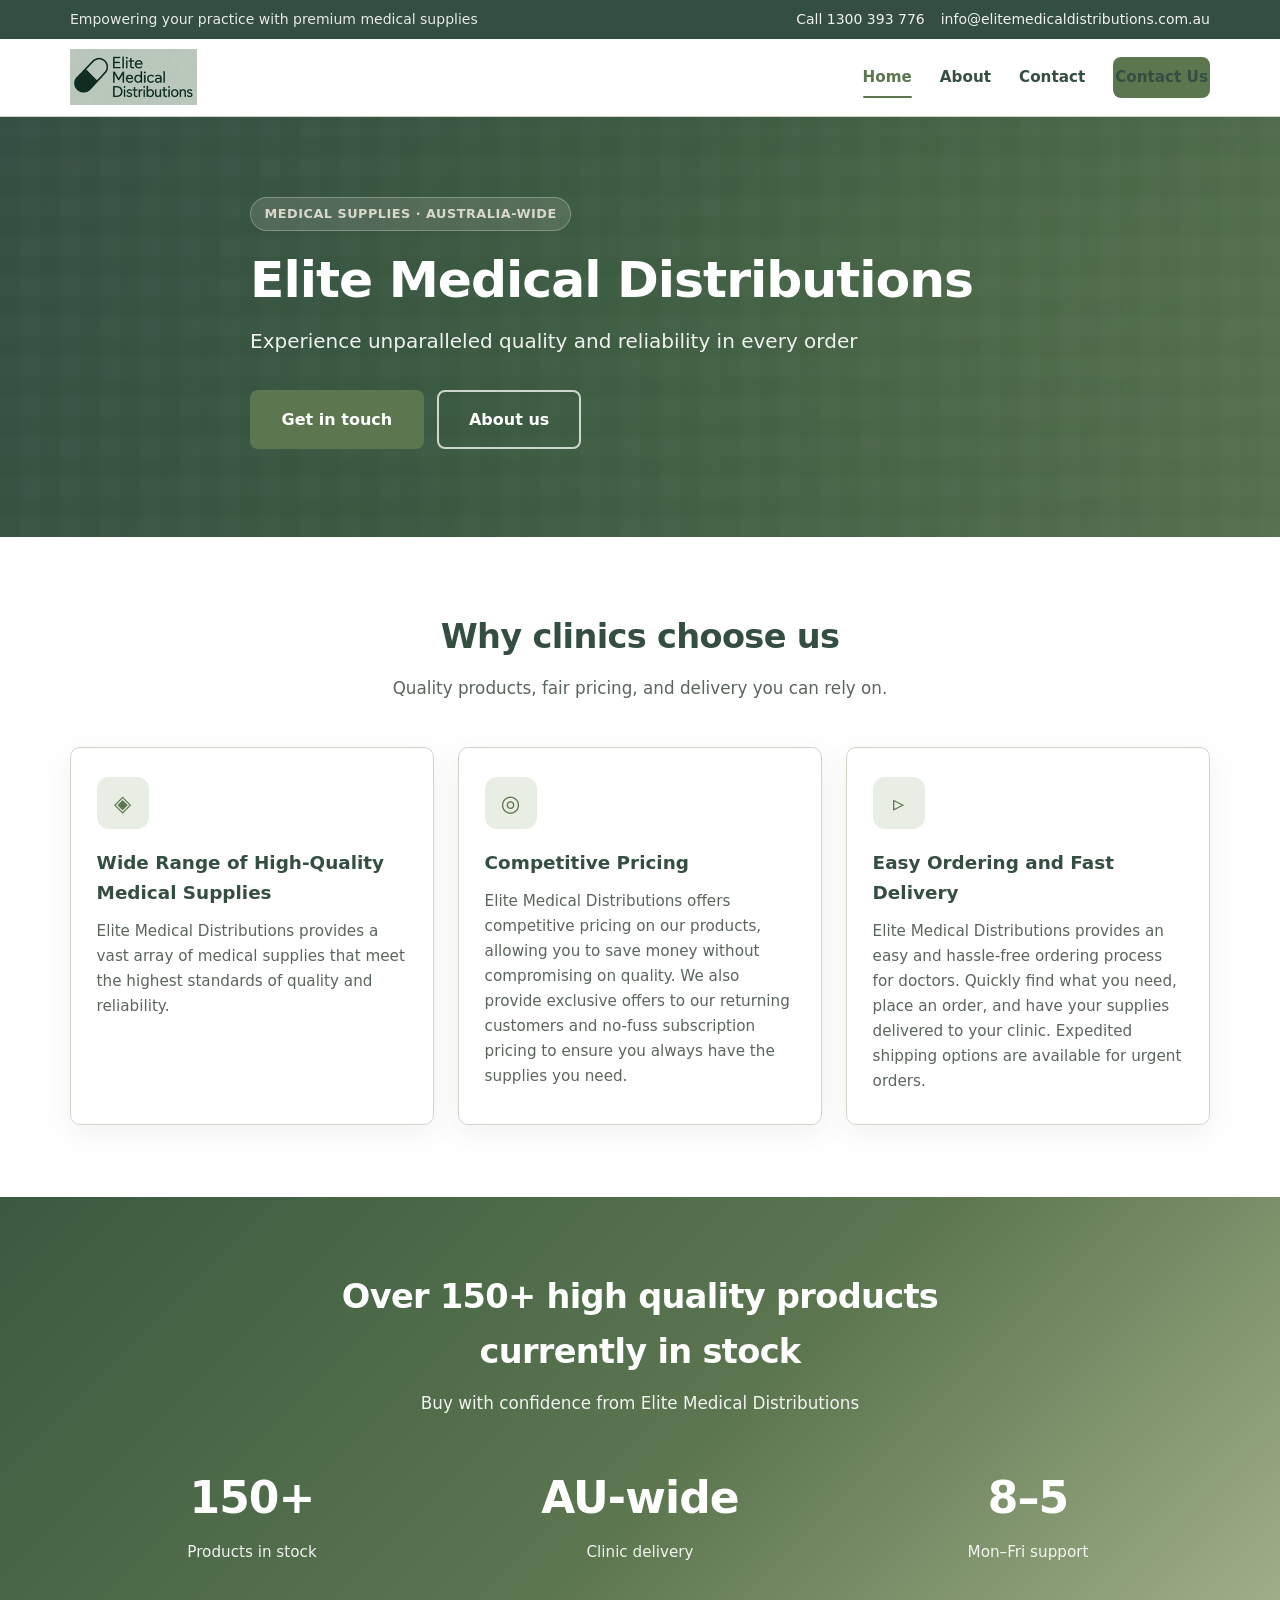
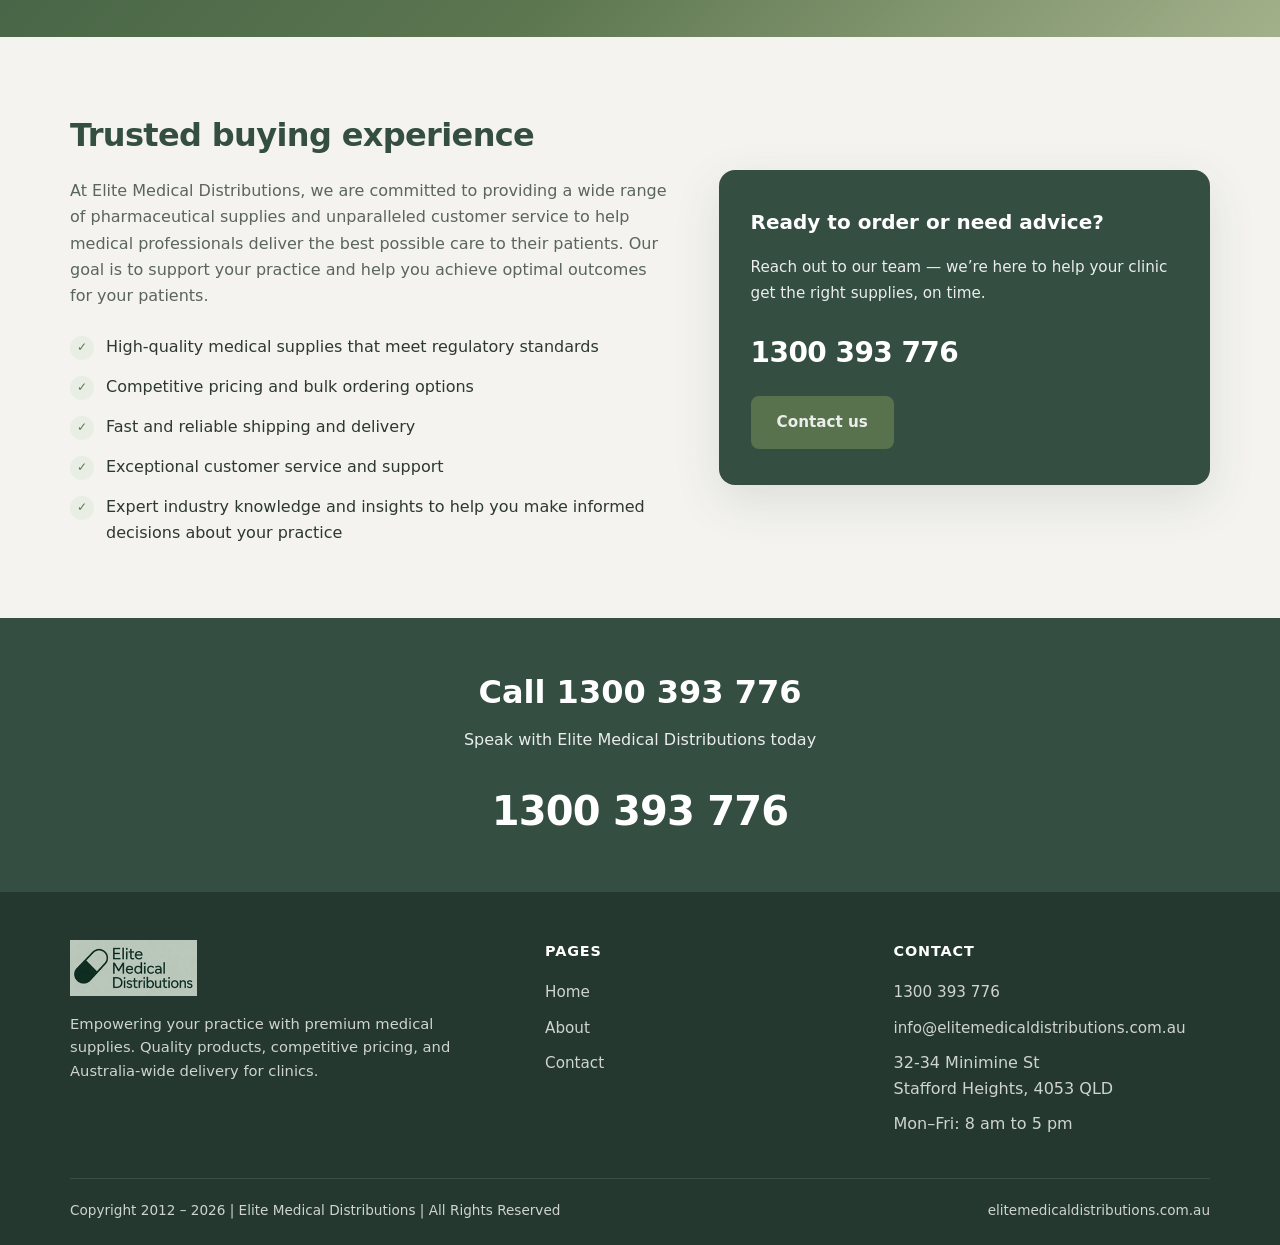
==== index.html @ 657a38bd "Apply EMD brand logo and Forest Sage palette. Add static Home, About, and Contact site ready for Ver" ====
<!DOCTYPE html>
<html lang="en-AU">
  <head>
    <meta charset="utf-8" />
    <meta name="viewport" content="width=device-width, initial-scale=1" />
    <title>Elite Medical Distributions – Empowering your practice with premium medical supplies</title>
    <meta
      name="description"
      content="Elite Medical Distributions provides high-quality medical and pharmaceutical supplies to clinics Australia-wide. Competitive pricing, reliable delivery, exceptional service."
    />
    <link rel="canonical" href="https://elitemedicaldistributions.com.au/" />
    <meta property="og:title" content="Elite Medical Distributions" />
    <meta
      property="og:description"
      content="Empowering your practice with premium medical supplies"
    />
    <meta property="og:type" content="website" />
    <meta property="og:url" content="https://elitemedicaldistributions.com.au/" />
    <link rel="stylesheet" href="css/styles.css" />
  </head>
  <body>
    <div class="topbar">
      <div class="container">
        <p class="topbar-tagline">Empowering your practice with premium medical supplies</p>
        <div class="topbar-contact">
          <a href="tel:1300393776">Call 1300 393 776</a>
          <a href="mailto:info@elitemedicaldistributions.com.au">info@elitemedicaldistributions.com.au</a>
        </div>
      </div>
    </div>

    <header class="site-header is-sticky">
      <div class="container header-inner">
        <a class="logo" href="index.html"><img class="logo-img" src="assets/emd-logo.png" width="280" height="80" alt="Elite Medical Distributions" /></a>
        <button class="nav-toggle" type="button" aria-label="Open menu" aria-expanded="false">
          <span></span><span></span><span></span>
        </button>
        <nav class="nav" aria-label="Main">
          <a href="index.html" class="active">Home</a>
          <a href="about.html">About</a>
          <a href="contact.html">Contact</a>
          <a class="btn btn-primary" href="contact.html">Contact Us</a>
        </nav>
      </div>
    </header>

    <main>
      <section class="hero">
        <div class="container">
          <span class="hero-eyebrow">Medical supplies · Australia-wide</span>
          <h1>Elite Medical Distributions</h1>
          <p class="hero-lead">
            Experience unparalleled quality and reliability in every order
          </p>
          <div class="hero-actions">
            <a class="btn btn-primary btn-lg" href="contact.html">Get in touch</a>
            <a class="btn btn-outline btn-lg" href="about.html">About us</a>
          </div>
        </div>
      </section>

      <section class="section">
        <div class="container">
          <div class="section-header">
            <h2>Why clinics choose us</h2>
            <p>Quality products, fair pricing, and delivery you can rely on.</p>
          </div>
          <div class="features">
            <article class="feature-card">
              <div class="feature-icon" aria-hidden="true">◈</div>
              <h3>Wide Range of High-Quality Medical Supplies</h3>
              <p>
                Elite Medical Distributions provides a vast array of medical supplies that meet
                the highest standards of quality and reliability.
              </p>
            </article>
            <article class="feature-card">
              <div class="feature-icon" aria-hidden="true">◎</div>
              <h3>Competitive Pricing</h3>
              <p>
                Elite Medical Distributions offers competitive pricing on our products, allowing
                you to save money without compromising on quality. We also provide exclusive
                offers to our returning customers and no-fuss subscription pricing to ensure you
                always have the supplies you need.
              </p>
            </article>
            <article class="feature-card">
              <div class="feature-icon" aria-hidden="true">▹</div>
              <h3>Easy Ordering and Fast Delivery</h3>
              <p>
                Elite Medical Distributions provides an easy and hassle-free ordering process for
                doctors. Quickly find what you need, place an order, and have your supplies
                delivered to your clinic. Expedited shipping options are available for urgent
                orders.
              </p>
            </article>
          </div>
        </div>
      </section>

      <section class="section section-teal">
        <div class="container">
          <div class="section-header">
            <h2>Over 150+ high quality products currently in stock</h2>
            <p>Buy with confidence from Elite Medical Distributions</p>
          </div>
          <div class="stats">
            <div class="stat">
              <strong>150+</strong>
              <span>Products in stock</span>
            </div>
            <div class="stat">
              <strong>AU-wide</strong>
              <span>Clinic delivery</span>
            </div>
            <div class="stat">
              <strong>8–5</strong>
              <span>Mon–Fri support</span>
            </div>
          </div>
        </div>
      </section>

      <section class="section section-alt">
        <div class="container">
          <div class="trust-grid">
            <div>
              <h2>Trusted buying experience</h2>
              <p>
                At Elite Medical Distributions, we are committed to providing a wide range of
                pharmaceutical supplies and unparalleled customer service to help medical
                professionals deliver the best possible care to their patients. Our goal is to
                support your practice and help you achieve optimal outcomes for your patients.
              </p>
              <ul class="check-list">
                <li>High-quality medical supplies that meet regulatory standards</li>
                <li>Competitive pricing and bulk ordering options</li>
                <li>Fast and reliable shipping and delivery</li>
                <li>Exceptional customer service and support</li>
                <li>
                  Expert industry knowledge and insights to help you make informed decisions about
                  your practice
                </li>
              </ul>
            </div>
            <aside class="trust-panel">
              <h3>Ready to order or need advice?</h3>
              <p>
                Reach out to our team — we’re here to help your clinic get the right supplies,
                on time.
              </p>
              <a class="phone" href="tel:1300393776">1300 393 776</a>
              <p style="margin-top: 1.25rem; margin-bottom: 0">
                <a class="btn btn-primary" href="contact.html">Contact us</a>
              </p>
            </aside>
          </div>
        </div>
      </section>

      <section class="cta-band">
        <div class="container">
          <h2>Call 1300 393 776</h2>
          <p>Speak with Elite Medical Distributions today</p>
          <a class="phone-lg" href="tel:1300393776">1300 393 776</a>
        </div>
      </section>
    </main>

    <footer class="site-footer">
      <div class="container">
        <div class="footer-grid">
          <div class="footer-brand">
            <a class="logo" href="index.html"><img class="logo-img" src="assets/emd-logo.png" width="280" height="80" alt="Elite Medical Distributions" /></a>
            <p>
              Empowering your practice with premium medical supplies. Quality products,
              competitive pricing, and Australia-wide delivery for clinics.
            </p>
          </div>
          <div class="footer-col">
            <h4>Pages</h4>
            <ul>
              <li><a href="index.html">Home</a></li>
              <li><a href="about.html">About</a></li>
              <li><a href="contact.html">Contact</a></li>
            </ul>
          </div>
          <div class="footer-col">
            <h4>Contact</h4>
            <ul>
              <li><a href="tel:1300393776">1300 393 776</a></li>
              <li>
                <a href="mailto:info@elitemedicaldistributions.com.au"
                  >info@elitemedicaldistributions.com.au</a
                >
              </li>
              <li>32-34 Minimine St<br />Stafford Heights, 4053 QLD</li>
              <li>Mon–Fri: 8 am to 5 pm</li>
            </ul>
          </div>
        </div>
        <div class="footer-bottom">
          <span>Copyright 2012 – 2026 | Elite Medical Distributions | All Rights Reserved</span>
          <span>elitemedicaldistributions.com.au</span>
        </div>
      </div>
    </footer>

    <script src="js/main.js"></script>
  </body>
</html>
---- css/styles.css ----
/* Elite Medical Distributions — Forest Sage brand palette
   Timberwolf #DAD7CD | Sage #A3B18A | Reseda #5C7650 | Hunter #3A5A40 | Brunswick #344E41
*/
:root {
  --timberwolf: #dad7cd;
  --sage: #a3b18a;
  --reseda: #5c7650;
  --hunter: #3a5a40;
  --brunswick: #344e41;

  --navy: var(--brunswick);
  --navy-mid: var(--hunter);
  --teal: var(--reseda);
  --teal-dark: var(--hunter);
  --teal-light: #e8eee3;
  --accent: var(--sage);
  --text: #2c3830;
  --text-muted: #5a655c;
  --white: #ffffff;
  --off-white: #f4f3ef;
  --border: #d5d2c8;
  --shadow: 0 8px 30px rgba(52, 78, 65, 0.08);
  --shadow-lg: 0 16px 48px rgba(52, 78, 65, 0.12);
  --radius: 10px;
  --font: "Segoe UI", system-ui, -apple-system, BlinkMacSystemFont, "Helvetica Neue", Arial, sans-serif;
  --max: 1140px;
}

*,
*::before,
*::after {
  box-sizing: border-box;
  margin: 0;
  padding: 0;
}

html {
  scroll-behavior: smooth;
}

body {
  font-family: var(--font);
  color: var(--text);
  background: var(--white);
  line-height: 1.65;
  font-size: 16px;
}

img {
  max-width: 100%;
  height: auto;
  display: block;
}

a {
  color: var(--reseda);
  text-decoration: none;
  transition: color 0.2s ease, background 0.2s ease, border-color 0.2s ease;
}

a:hover {
  color: var(--hunter);
}

ul {
  list-style: none;
}

.container {
  width: min(100% - 2rem, var(--max));
  margin-inline: auto;
}

/* —— Top bar —— */
.topbar {
  background: var(--brunswick);
  color: rgba(255, 255, 255, 0.88);
  font-size: 0.875rem;
  padding: 0.5rem 0;
}

.topbar .container {
  display: flex;
  flex-wrap: wrap;
  justify-content: space-between;
  align-items: center;
  gap: 0.5rem 1.5rem;
}

.topbar a {
  color: rgba(255, 255, 255, 0.92);
}

.topbar a:hover {
  color: var(--timberwolf);
}

.topbar-tagline {
  font-weight: 500;
}

.topbar-contact {
  display: flex;
  flex-wrap: wrap;
  gap: 1rem;
}

/* —— Header / Nav —— */
.site-header {
  background: var(--white);
  border-bottom: 1px solid var(--border);
  position: sticky;
  top: 0;
  z-index: 100;
  box-shadow: 0 2px 12px rgba(52, 78, 65, 0.05);
}

.header-inner {
  display: flex;
  align-items: center;
  justify-content: space-between;
  gap: 1rem;
  padding: 0.65rem 0;
}

.logo {
  display: flex;
  align-items: center;
  gap: 0.75rem;
  color: var(--brunswick);
  text-decoration: none;
}

.logo:hover {
  color: var(--brunswick);
}

.logo-img {
  height: 56px;
  width: auto;
  max-width: min(280px, 52vw);
  object-fit: contain;
}

.logo-img--footer {
  height: 64px;
  max-width: 260px;
  background: var(--sage);
  border-radius: 10px;
  padding: 0.35rem 0.6rem;
}

.nav-toggle {
  display: none;
  background: none;
  border: 1px solid var(--border);
  border-radius: 8px;
  padding: 0.5rem 0.65rem;
  cursor: pointer;
  color: var(--brunswick);
}

.nav-toggle span {
  display: block;
  width: 22px;
  height: 2px;
  background: currentColor;
  margin: 5px 0;
  border-radius: 1px;
}

.nav {
  display: flex;
  align-items: center;
  gap: 0.25rem 1.75rem;
}

.nav a {
  color: var(--brunswick);
  font-weight: 600;
  font-size: 0.95rem;
  padding: 0.35rem 0;
  position: relative;
}

.nav a:hover,
.nav a.active {
  color: var(--reseda);
}

.nav a.active::after {
  content: "";
  position: absolute;
  left: 0;
  right: 0;
  bottom: -2px;
  height: 2px;
  background: var(--reseda);
  border-radius: 2px;
}

.btn {
  display: inline-flex;
  align-items: center;
  justify-content: center;
  gap: 0.4rem;
  padding: 0.75rem 1.5rem;
  border-radius: 8px;
  font-weight: 600;
  font-size: 0.95rem;
  border: 2px solid transparent;
  cursor: pointer;
  text-decoration: none;
  transition: all 0.2s ease;
  font-family: inherit;
}

.btn-primary {
  background: var(--reseda);
  color: var(--white);
  border-color: var(--reseda);
}

.btn-primary:hover {
  background: var(--hunter);
  border-color: var(--hunter);
  color: var(--white);
}

.btn-outline {
  background: transparent;
  color: var(--white);
  border-color: rgba(255, 255, 255, 0.75);
}

.btn-outline:hover {
  background: var(--white);
  color: var(--brunswick);
  border-color: var(--white);
}

.btn-outline-dark {
  background: transparent;
  color: var(--brunswick);
  border-color: var(--brunswick);
}

.btn-outline-dark:hover {
  background: var(--brunswick);
  color: var(--white);
}

.btn-lg {
  padding: 0.9rem 1.85rem;
  font-size: 1rem;
}

/* —— Hero —— */
.hero {
  background:
    linear-gradient(125deg, rgba(52, 78, 65, 0.94) 0%, rgba(58, 90, 64, 0.88) 45%, rgba(92, 118, 80, 0.82) 100%),
    radial-gradient(ellipse at 70% 30%, #5c7650 0%, #344e41 70%);
  color: var(--white);
  padding: 5rem 0 5.5rem;
  position: relative;
  overflow: hidden;
}

.hero::after {
  content: "";
  position: absolute;
  inset: 0;
  background:
    linear-gradient(90deg, transparent 0%, transparent 50%, rgba(255, 255, 255, 0.03) 50%, rgba(255, 255, 255, 0.03) 100%),
    linear-gradient(0deg, transparent 0%, transparent 50%, rgba(255, 255, 255, 0.03) 50%, rgba(255, 255, 255, 0.03) 100%);
  background-size: 40px 40px;
  pointer-events: none;
  opacity: 0.45;
}

.hero .container {
  position: relative;
  z-index: 1;
  max-width: 780px;
}

.hero-eyebrow {
  display: inline-block;
  background: rgba(218, 215, 205, 0.15);
  border: 1px solid rgba(218, 215, 205, 0.35);
  padding: 0.35rem 0.85rem;
  border-radius: 999px;
  font-size: 0.8rem;
  font-weight: 600;
  letter-spacing: 0.04em;
  text-transform: uppercase;
  margin-bottom: 1.25rem;
  color: var(--timberwolf);
}

.hero h1 {
  font-size: clamp(2rem, 4.5vw, 3.15rem);
  font-weight: 800;
  line-height: 1.15;
  letter-spacing: -0.02em;
  margin-bottom: 1rem;
}

.hero-lead {
  font-size: clamp(1.05rem, 2vw, 1.25rem);
  opacity: 0.92;
  margin-bottom: 2rem;
  max-width: 36em;
  font-weight: 400;
}

.hero-actions {
  display: flex;
  flex-wrap: wrap;
  gap: 0.85rem;
}

/* —— Page hero (inner pages) —— */
.page-hero {
  background: linear-gradient(120deg, var(--brunswick) 0%, var(--hunter) 55%, var(--reseda) 100%);
  color: var(--white);
  padding: 3.25rem 0;
  text-align: center;
}

.page-hero h1 {
  font-size: clamp(1.85rem, 3.5vw, 2.5rem);
  font-weight: 800;
  letter-spacing: -0.02em;
  margin-bottom: 0.5rem;
}

.page-hero p {
  opacity: 0.9;
  font-size: 1.1rem;
  max-width: 36em;
  margin-inline: auto;
}

/* —— Sections —— */
.section {
  padding: 4.5rem 0;
}

.section-alt {
  background: var(--off-white);
}

.section-teal {
  background: linear-gradient(135deg, var(--hunter) 0%, var(--reseda) 55%, var(--sage) 100%);
  color: var(--white);
  text-align: center;
}

.section-header {
  text-align: center;
  max-width: 680px;
  margin: 0 auto 2.75rem;
}

.section-header h2 {
  font-size: clamp(1.6rem, 3vw, 2.1rem);
  color: var(--brunswick);
  font-weight: 800;
  letter-spacing: -0.02em;
  margin-bottom: 0.65rem;
}

.section-header p {
  color: var(--text-muted);
  font-size: 1.05rem;
}

.section-teal .section-header h2,
.section-teal .section-header p {
  color: var(--white);
}

.section-teal .section-header p {
  opacity: 0.92;
}

/* —— Feature cards —— */
.features {
  display: grid;
  grid-template-columns: repeat(3, 1fr);
  gap: 1.5rem;
}

.feature-card {
  background: var(--white);
  border: 1px solid var(--border);
  border-radius: var(--radius);
  padding: 1.85rem 1.6rem;
  box-shadow: var(--shadow);
  transition: transform 0.2s ease, box-shadow 0.2s ease;
}

.feature-card:hover {
  transform: translateY(-4px);
  box-shadow: var(--shadow-lg);
}

.feature-icon {
  width: 52px;
  height: 52px;
  border-radius: 12px;
  background: var(--teal-light);
  color: var(--reseda);
  display: grid;
  place-items: center;
  margin-bottom: 1.15rem;
  font-size: 1.4rem;
}

.feature-card h3 {
  font-size: 1.15rem;
  color: var(--brunswick);
  margin-bottom: 0.65rem;
  font-weight: 700;
}

.feature-card p {
  color: var(--text-muted);
  font-size: 0.95rem;
}

/* —— Stats strip —— */
.stats {
  display: grid;
  grid-template-columns: repeat(3, 1fr);
  gap: 1.5rem;
  text-align: center;
}

.stat strong {
  display: block;
  font-size: clamp(2rem, 4vw, 2.75rem);
  font-weight: 800;
  letter-spacing: -0.02em;
  margin-bottom: 0.25rem;
}

.stat span {
  opacity: 0.92;
  font-size: 0.95rem;
}

/* —— Trust / checklist —— */
.trust-grid {
  display: grid;
  grid-template-columns: 1.1fr 0.9fr;
  gap: 3rem;
  align-items: center;
}

.trust-grid h2 {
  font-size: clamp(1.6rem, 3vw, 2rem);
  color: var(--brunswick);
  font-weight: 800;
  margin-bottom: 1rem;
  letter-spacing: -0.02em;
}

.trust-grid > div > p {
  color: var(--text-muted);
  margin-bottom: 1.5rem;
}

.check-list {
  display: flex;
  flex-direction: column;
  gap: 0.85rem;
}

.check-list li {
  display: flex;
  align-items: flex-start;
  gap: 0.75rem;
  color: var(--text);
  font-weight: 500;
}

.check-list li::before {
  content: "✓";
  flex-shrink: 0;
  width: 24px;
  height: 24px;
  border-radius: 50%;
  background: var(--teal-light);
  color: var(--reseda);
  font-size: 0.75rem;
  font-weight: 800;
  display: grid;
  place-items: center;
  margin-top: 0.15rem;
}

.trust-panel {
  background: var(--brunswick);
  color: var(--white);
  border-radius: 16px;
  padding: 2.25rem 2rem;
  box-shadow: var(--shadow-lg);
}

.trust-panel h3 {
  font-size: 1.25rem;
  margin-bottom: 1rem;
  font-weight: 700;
}

.trust-panel p {
  opacity: 0.9;
  margin-bottom: 1.5rem;
  font-size: 0.95rem;
}

.trust-panel .phone {
  font-size: 1.75rem;
  font-weight: 800;
  color: var(--white);
  letter-spacing: -0.02em;
}

.trust-panel .phone:hover {
  color: var(--sage);
}

/* —— Why choose us —— */
.why-grid {
  display: grid;
  grid-template-columns: repeat(3, 1fr);
  gap: 1.35rem;
}

.why-card {
  background: var(--white);
  border: 1px solid var(--border);
  border-radius: var(--radius);
  padding: 1.6rem 1.4rem;
  box-shadow: var(--shadow);
}

.why-card .num {
  display: inline-flex;
  align-items: center;
  justify-content: center;
  width: 36px;
  height: 36px;
  border-radius: 8px;
  background: var(--reseda);
  color: white;
  font-weight: 800;
  font-size: 0.9rem;
  margin-bottom: 1rem;
}

.why-card h3 {
  font-size: 1.05rem;
  color: var(--brunswick);
  margin-bottom: 0.55rem;
  font-weight: 700;
}

.why-card p {
  color: var(--text-muted);
  font-size: 0.92rem;
}

/* —— About intro —— */
.about-intro {
  display: grid;
  grid-template-columns: 1fr 1fr;
  gap: 3rem;
  align-items: center;
}

.about-visual {
  border-radius: 16px;
  min-height: 320px;
  background:
    linear-gradient(145deg, rgba(92, 118, 80, 0.92), rgba(52, 78, 65, 0.96)),
    radial-gradient(circle at 30% 70%, #a3b18a, transparent 50%);
  display: flex;
  flex-direction: column;
  justify-content: flex-end;
  padding: 2rem;
  color: white;
  box-shadow: var(--shadow-lg);
}

.about-visual strong {
  font-size: 1.5rem;
  font-weight: 800;
  display: block;
  margin-bottom: 0.35rem;
}

.about-visual span {
  opacity: 0.92;
  font-size: 0.95rem;
}

.about-copy h2 {
  font-size: clamp(1.5rem, 3vw, 1.9rem);
  color: var(--brunswick);
  font-weight: 800;
  margin-bottom: 0.5rem;
  letter-spacing: -0.02em;
}

.about-copy .sub {
  color: var(--reseda);
  font-weight: 600;
  margin-bottom: 1.15rem;
}

.about-copy p {
  color: var(--text-muted);
  margin-bottom: 1rem;
}

.about-actions {
  display: flex;
  flex-wrap: wrap;
  gap: 0.75rem;
  margin-top: 1.5rem;
}

/* —— Contact —— */
.contact-grid {
  display: grid;
  grid-template-columns: 0.9fr 1.1fr;
  gap: 2rem;
  align-items: start;
}

.contact-cards {
  display: flex;
  flex-direction: column;
  gap: 1rem;
}

.contact-card {
  background: var(--white);
  border: 1px solid var(--border);
  border-radius: var(--radius);
  padding: 1.25rem 1.35rem;
  box-shadow: var(--shadow);
  display: flex;
  gap: 1rem;
  align-items: flex-start;
}

.contact-card .icon {
  width: 44px;
  height: 44px;
  border-radius: 10px;
  background: var(--teal-light);
  color: var(--reseda);
  display: grid;
  place-items: center;
  font-size: 1.15rem;
  flex-shrink: 0;
}

.contact-card h3 {
  font-size: 0.8rem;
  text-transform: uppercase;
  letter-spacing: 0.05em;
  color: var(--text-muted);
  margin-bottom: 0.25rem;
  font-weight: 600;
}

.contact-card p,
.contact-card a {
  color: var(--brunswick);
  font-weight: 700;
  font-size: 1.05rem;
}

.contact-card a:hover {
  color: var(--reseda);
}

.contact-card .hint {
  font-weight: 400;
  font-size: 0.85rem;
  color: var(--text-muted);
  margin-top: 0.2rem;
}

.form-card {
  background: var(--white);
  border: 1px solid var(--border);
  border-radius: 14px;
  padding: 2rem;
  box-shadow: var(--shadow-lg);
}

.form-card h2 {
  font-size: 1.45rem;
  color: var(--brunswick);
  font-weight: 800;
  margin-bottom: 0.35rem;
}

.form-card > p {
  color: var(--text-muted);
  margin-bottom: 1.5rem;
  font-size: 0.95rem;
}

.form-row {
  display: grid;
  grid-template-columns: 1fr 1fr;
  gap: 1rem;
}

.form-group {
  margin-bottom: 1rem;
}

.form-group label {
  display: block;
  font-size: 0.85rem;
  font-weight: 600;
  color: var(--brunswick);
  margin-bottom: 0.4rem;
}

.form-group label .req {
  color: #a33;
}

.form-group input,
.form-group select,
.form-group textarea {
  width: 100%;
  padding: 0.7rem 0.85rem;
  border: 1px solid var(--border);
  border-radius: 8px;
  font-family: inherit;
  font-size: 0.95rem;
  color: var(--text);
  background: var(--white);
  transition: border-color 0.15s ease, box-shadow 0.15s ease;
}

.form-group input:focus,
.form-group select:focus,
.form-group textarea:focus {
  outline: none;
  border-color: var(--reseda);
  box-shadow: 0 0 0 3px rgba(92, 118, 80, 0.18);
}

.form-group textarea {
  min-height: 120px;
  resize: vertical;
}

.form-status {
  margin-top: 1rem;
  padding: 0.85rem 1rem;
  border-radius: 8px;
  font-size: 0.95rem;
  display: none;
}

.form-status.success {
  display: block;
  background: #e8f0e6;
  color: #2d4a30;
  border: 1px solid #b8d0b0;
}

.form-status.error {
  display: block;
  background: #fdf0ef;
  border: 1px solid #f0c4c0;
  color: #a33;
}

/* —— CTA band —— */
.cta-band {
  background: var(--brunswick);
  color: var(--white);
  padding: 3rem 0;
  text-align: center;
}

.cta-band h2 {
  font-size: clamp(1.5rem, 3vw, 2rem);
  font-weight: 800;
  margin-bottom: 0.5rem;
}

.cta-band p {
  opacity: 0.9;
  margin-bottom: 1.5rem;
}

.cta-band .phone-lg {
  font-size: clamp(1.75rem, 4vw, 2.5rem);
  font-weight: 800;
  color: var(--white);
  letter-spacing: -0.02em;
}

.cta-band .phone-lg:hover {
  color: var(--sage);
}

/* —— Footer —— */
.site-footer {
  background: #243830;
  color: rgba(255, 255, 255, 0.78);
  padding: 3rem 0 1.5rem;
}

.footer-grid {
  display: grid;
  grid-template-columns: 1.4fr 1fr 1fr;
  gap: 2rem;
  margin-bottom: 2.5rem;
}

.footer-brand p {
  font-size: 0.92rem;
  max-width: 28em;
  line-height: 1.6;
  margin-top: 1rem;
}

.footer-col h4 {
  color: var(--white);
  font-size: 0.9rem;
  text-transform: uppercase;
  letter-spacing: 0.06em;
  margin-bottom: 1rem;
  font-weight: 700;
}

.footer-col ul {
  display: flex;
  flex-direction: column;
  gap: 0.55rem;
}

.footer-col a {
  color: rgba(255, 255, 255, 0.78);
  font-size: 0.95rem;
}

.footer-col a:hover {
  color: var(--timberwolf);
}

.footer-bottom {
  border-top: 1px solid rgba(255, 255, 255, 0.1);
  padding-top: 1.25rem;
  display: flex;
  flex-wrap: wrap;
  justify-content: space-between;
  gap: 0.75rem;
  font-size: 0.85rem;
}

/* —— Responsive —— */
@media (max-width: 900px) {
  .features,
  .why-grid {
    grid-template-columns: 1fr;
  }

  .trust-grid,
  .about-intro,
  .contact-grid {
    grid-template-columns: 1fr;
  }

  .stats {
    grid-template-columns: 1fr;
    gap: 1.75rem;
  }

  .footer-grid {
    grid-template-columns: 1fr;
  }

  .form-row {
    grid-template-columns: 1fr;
  }

  .nav-toggle {
    display: block;
  }

  .nav {
    display: none;
    position: absolute;
    top: 100%;
    left: 0;
    right: 0;
    background: var(--white);
    flex-direction: column;
    align-items: stretch;
    padding: 1rem;
    border-bottom: 1px solid var(--border);
    box-shadow: var(--shadow);
    gap: 0;
  }

  .nav.open {
    display: flex;
  }

  .nav a {
    padding: 0.75rem 0.5rem;
    border-bottom: 1px solid var(--border);
  }

  .nav a.active::after {
    display: none;
  }

  .site-header {
    position: relative;
  }

  .site-header.is-sticky {
    position: sticky;
  }

  .logo-img {
    height: 48px;
  }
}

@media (max-width: 600px) {
  .hero {
    padding: 3.5rem 0 4rem;
  }

  .section {
    padding: 3.25rem 0;
  }

  .form-card {
    padding: 1.35rem;
  }
}
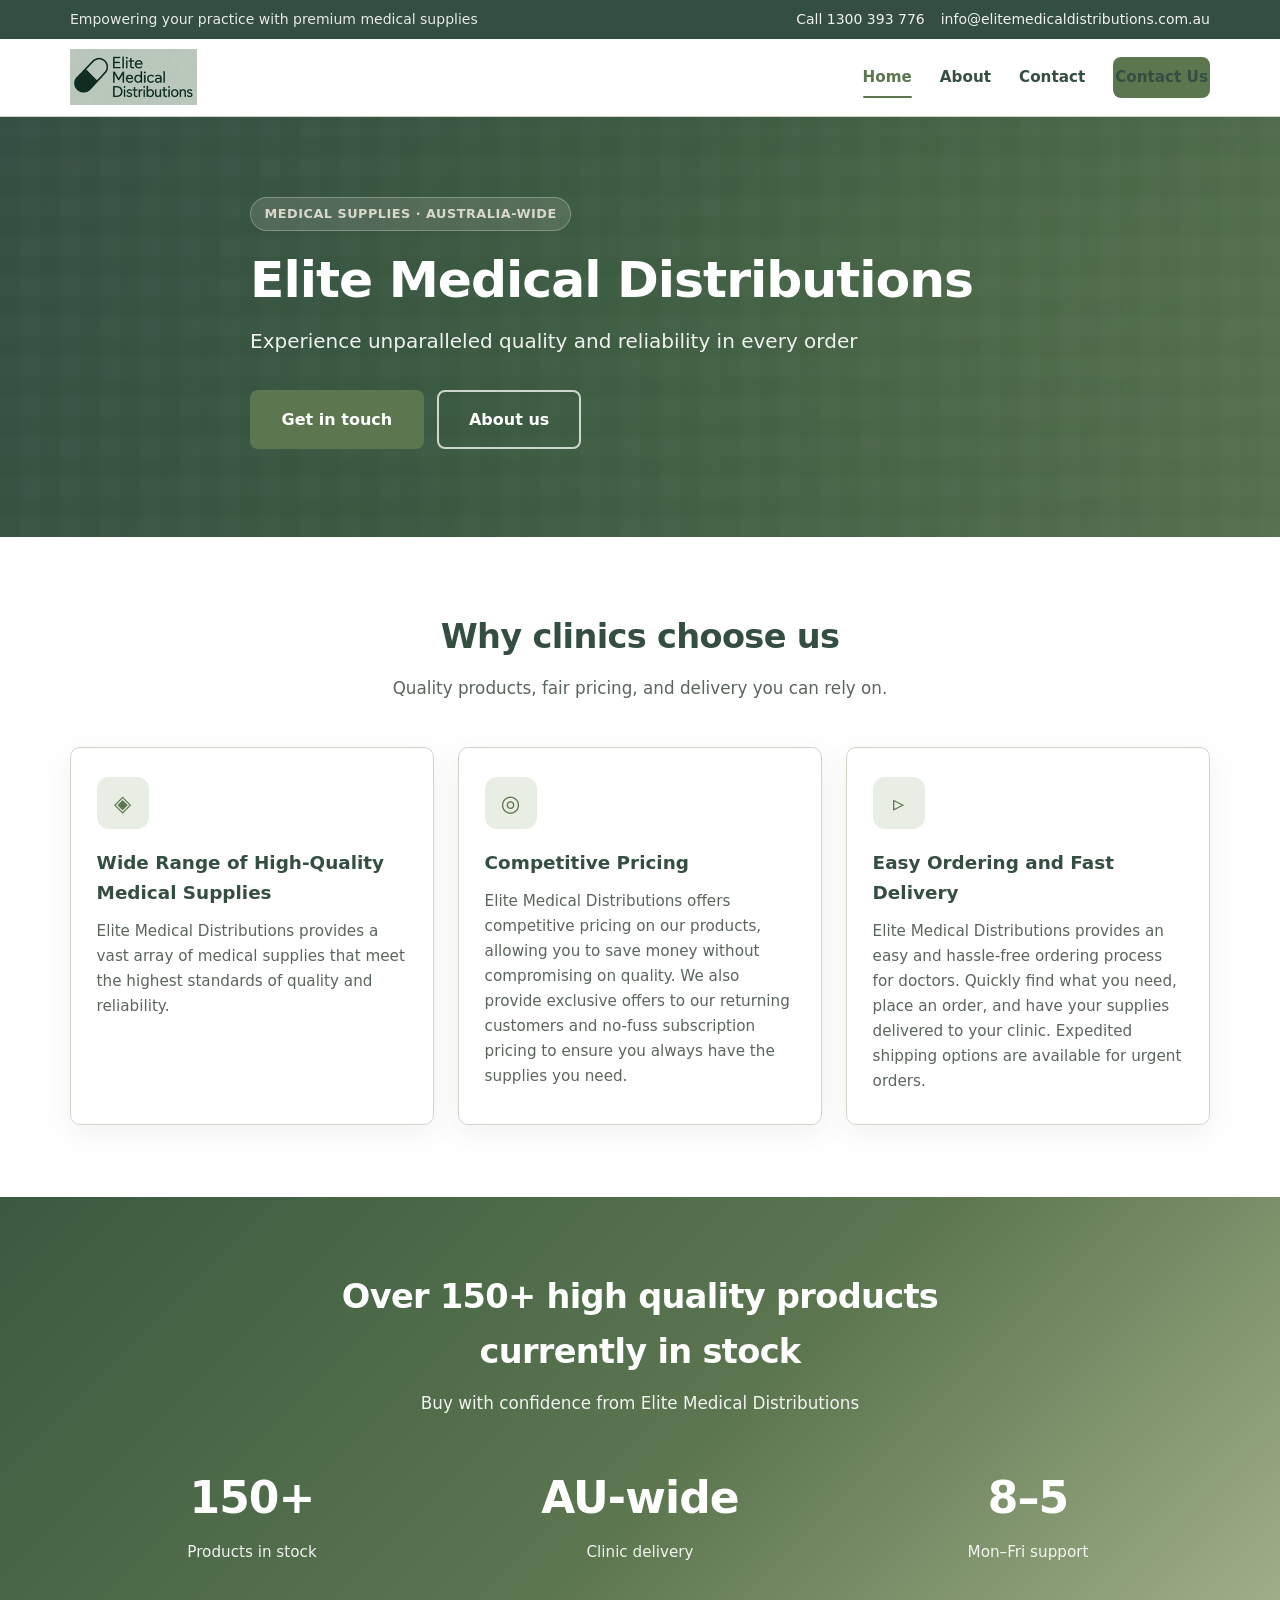
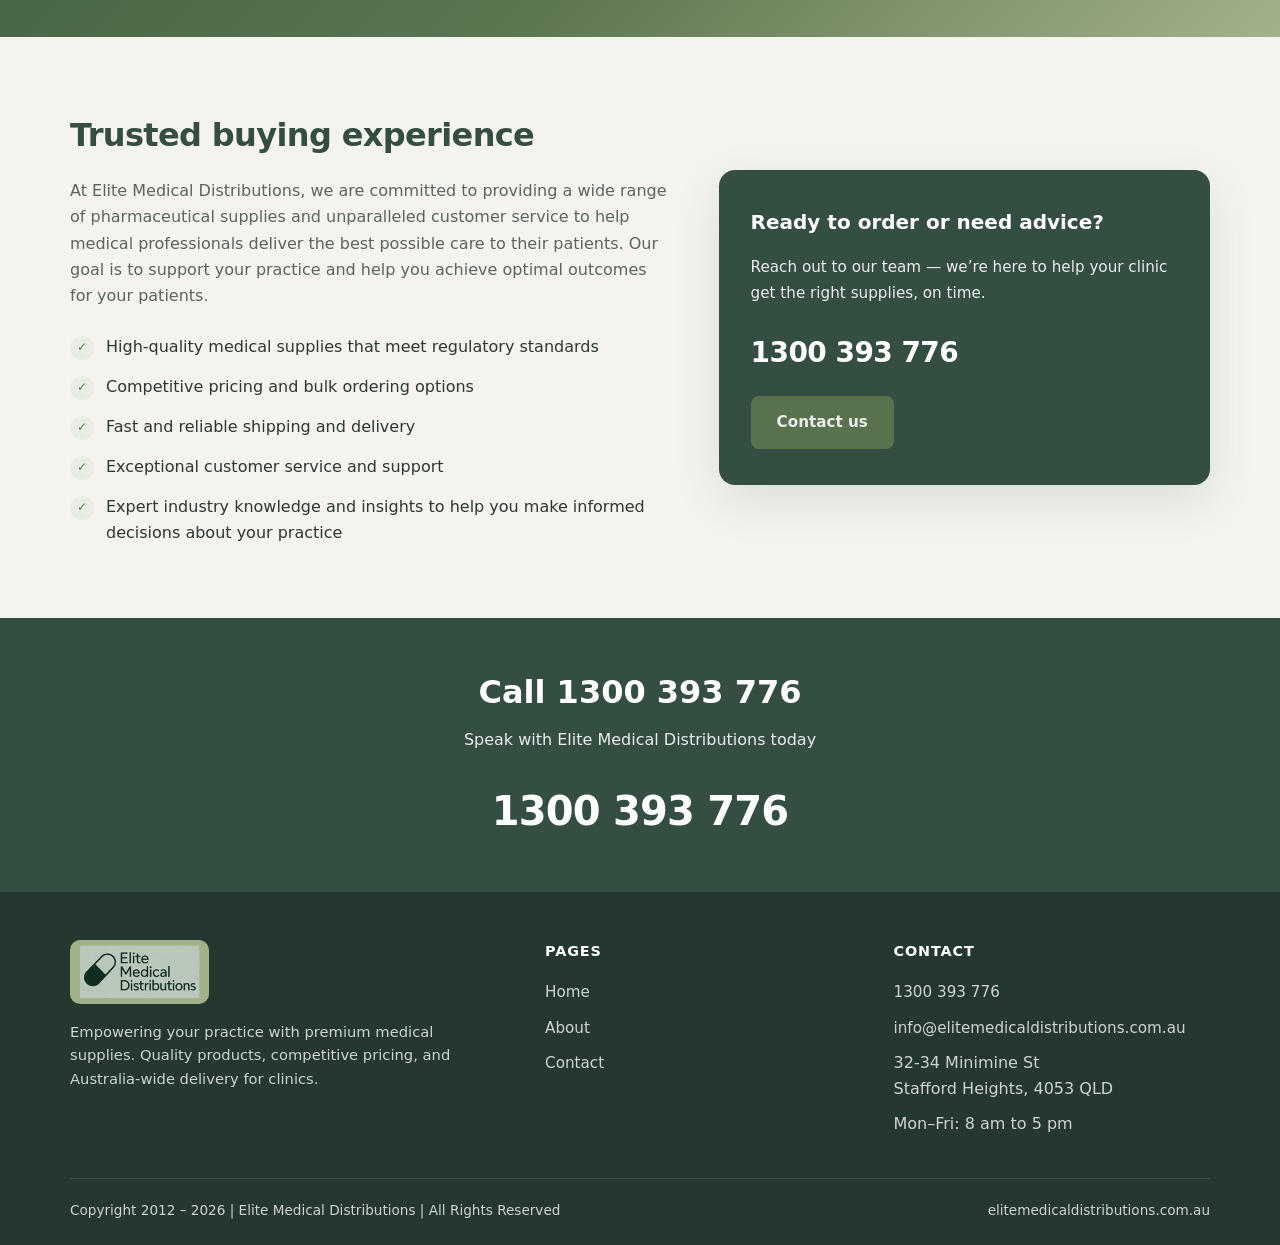
==== commit 02d312c7: "Use brand logo in footer with sage background." ====
--- a/index.html
+++ b/index.html
@@ -171,7 +171,7 @@
       <div class="container">
         <div class="footer-grid">
           <div class="footer-brand">
-            <a class="logo" href="index.html"><img class="logo-img" src="assets/emd-logo.png" width="280" height="80" alt="Elite Medical Distributions" /></a>
+            <a class="logo" href="index.html"><img class="logo-img logo-img--footer" src="assets/emd-logo.png" width="280" height="80" alt="Elite Medical Distributions" /></a>
             <p>
               Empowering your practice with premium medical supplies. Quality products,
               competitive pricing, and Australia-wide delivery for clinics.
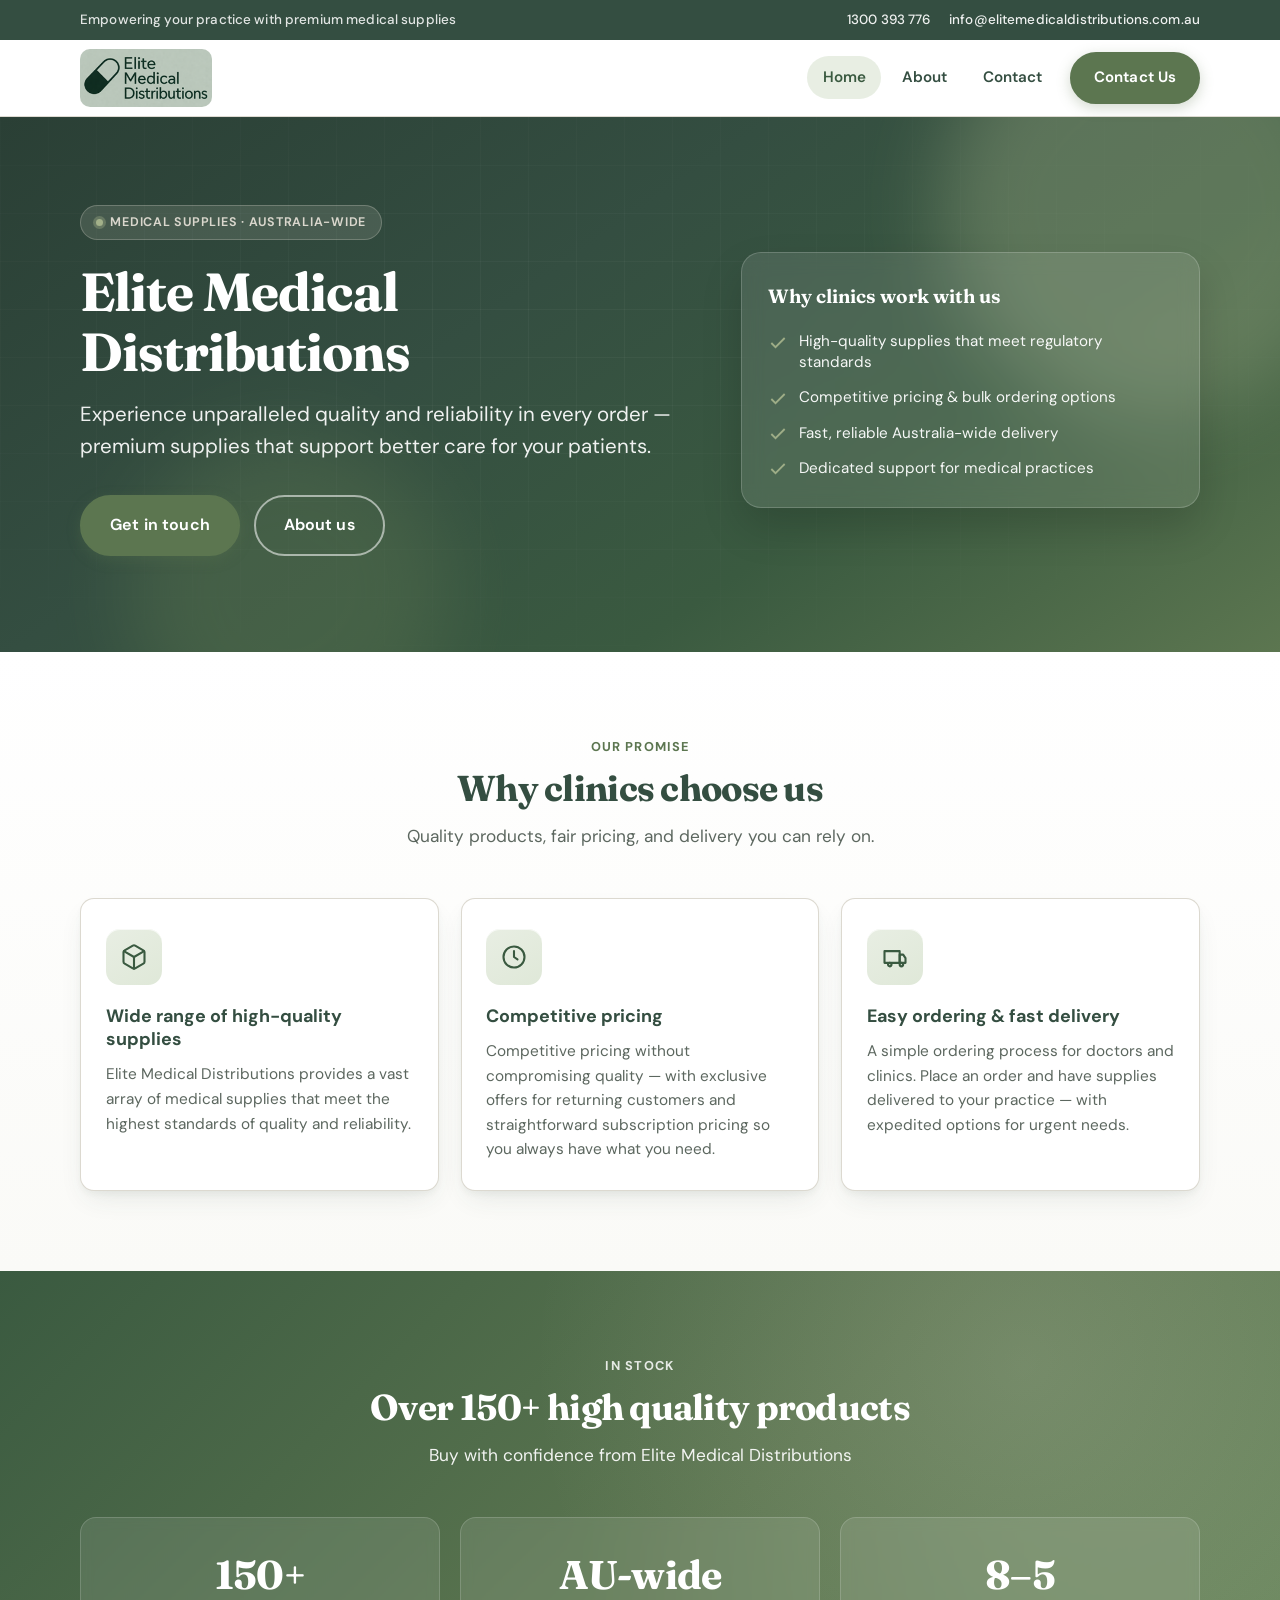
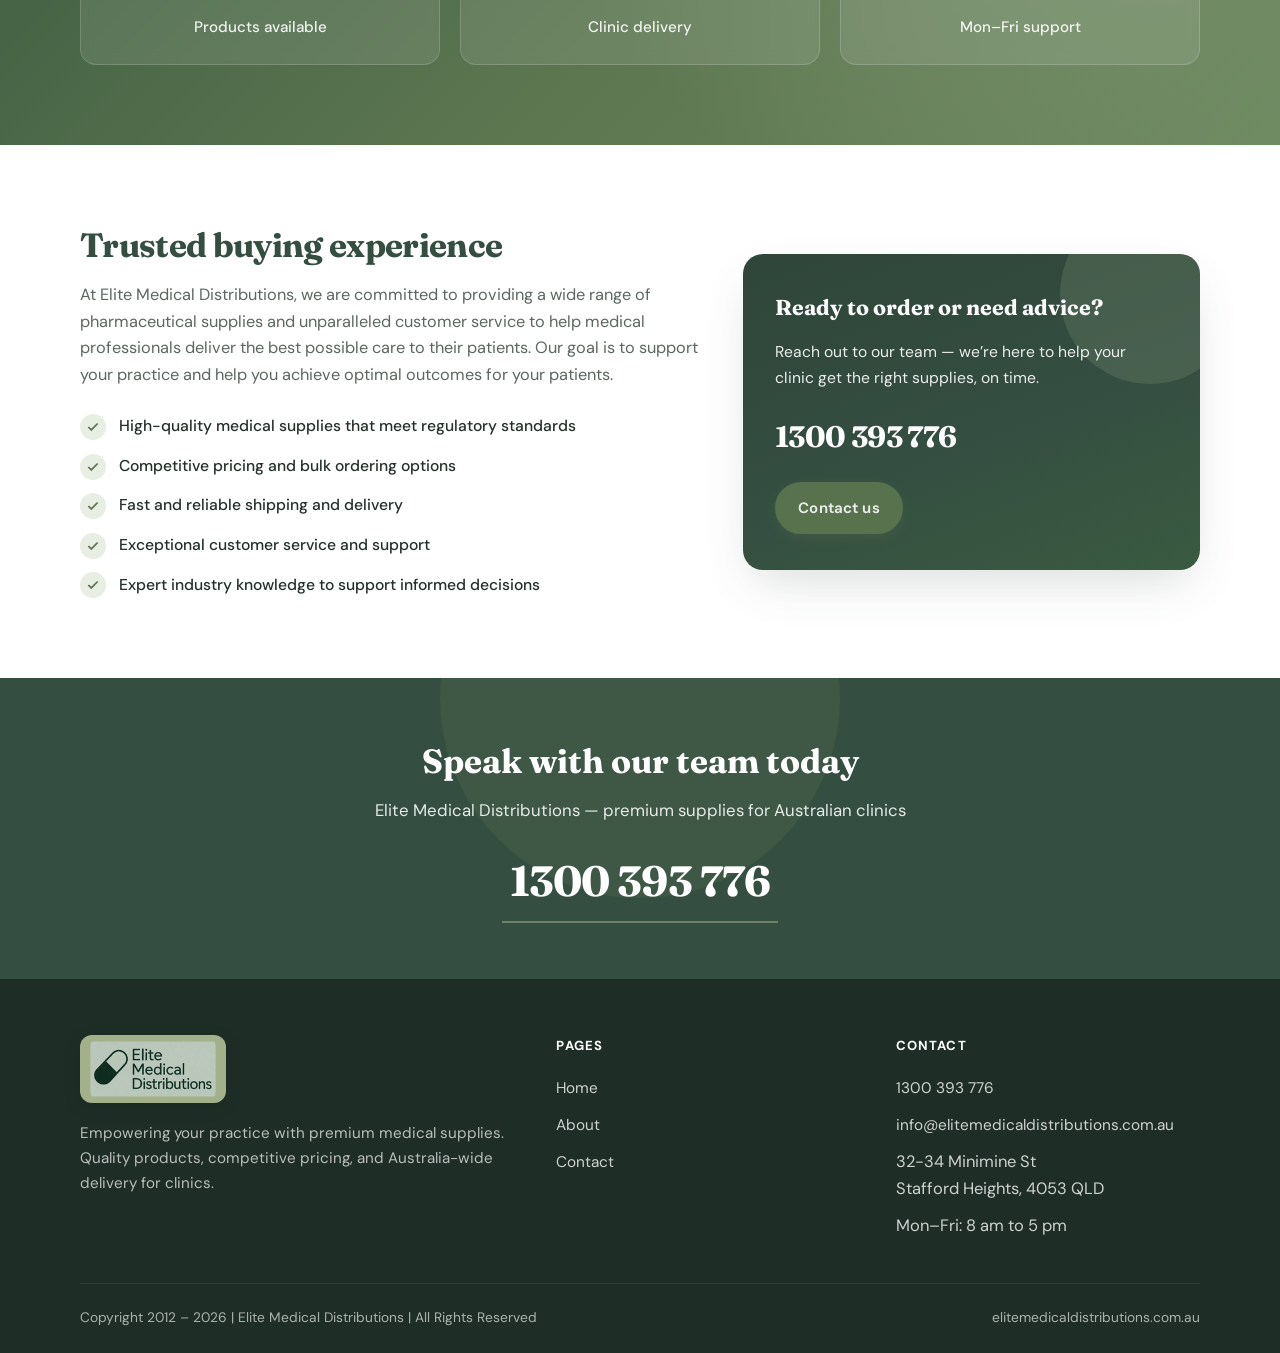
==== commit 7e31e572: "Improve brand polish: clean URLs, favicon, refined UI. - Use / /about /contact links and Vercel rewr" ====
--- a/index.html
+++ b/index.html
@@ -3,27 +3,28 @@
   <head>
     <meta charset="utf-8" />
     <meta name="viewport" content="width=device-width, initial-scale=1" />
-    <title>Elite Medical Distributions – Empowering your practice with premium medical supplies</title>
+    <title>Elite Medical Distributions – Premium medical supplies for clinics</title>
     <meta
       name="description"
       content="Elite Medical Distributions provides high-quality medical and pharmaceutical supplies to clinics Australia-wide. Competitive pricing, reliable delivery, exceptional service."
     />
-    <link rel="canonical" href="https://elitemedicaldistributions.com.au/" />
+    <link rel="canonical" href="https://www.elitemedicaldistributions.com.au/" />
+    <meta name="theme-color" content="#344E41" />
     <meta property="og:title" content="Elite Medical Distributions" />
-    <meta
-      property="og:description"
-      content="Empowering your practice with premium medical supplies"
-    />
+    <meta property="og:description" content="Empowering your practice with premium medical supplies" />
     <meta property="og:type" content="website" />
-    <meta property="og:url" content="https://elitemedicaldistributions.com.au/" />
-    <link rel="stylesheet" href="css/styles.css" />
+    <meta property="og:url" content="https://www.elitemedicaldistributions.com.au/" />
+    <meta property="og:image" content="https://www.elitemedicaldistributions.com.au/assets/emd-logo.png" />
+    <link rel="icon" href="/assets/favicon.svg" type="image/svg+xml" />
+    <link rel="apple-touch-icon" href="/assets/emd-logo.png" />
+    <link rel="stylesheet" href="/css/styles.css" />
   </head>
   <body>
     <div class="topbar">
       <div class="container">
         <p class="topbar-tagline">Empowering your practice with premium medical supplies</p>
         <div class="topbar-contact">
-          <a href="tel:1300393776">Call 1300 393 776</a>
+          <a href="tel:1300393776">1300 393 776</a>
           <a href="mailto:info@elitemedicaldistributions.com.au">info@elitemedicaldistributions.com.au</a>
         </div>
       </div>
@@ -31,83 +32,131 @@
 
     <header class="site-header is-sticky">
       <div class="container header-inner">
-        <a class="logo" href="index.html"><img class="logo-img" src="assets/emd-logo.png" width="280" height="80" alt="Elite Medical Distributions" /></a>
+        <a class="logo" href="/">
+          <img class="logo-img" src="/assets/emd-logo.png" width="280" height="80" alt="Elite Medical Distributions" />
+        </a>
         <button class="nav-toggle" type="button" aria-label="Open menu" aria-expanded="false">
           <span></span><span></span><span></span>
         </button>
         <nav class="nav" aria-label="Main">
-          <a href="index.html" class="active">Home</a>
-          <a href="about.html">About</a>
-          <a href="contact.html">Contact</a>
-          <a class="btn btn-primary" href="contact.html">Contact Us</a>
+          <a href="/" class="active">Home</a>
+          <a href="/about">About</a>
+          <a href="/contact">Contact</a>
+          <a class="btn btn-primary" href="/contact">Contact Us</a>
         </nav>
       </div>
     </header>
 
     <main>
       <section class="hero">
-        <div class="container">
-          <span class="hero-eyebrow">Medical supplies · Australia-wide</span>
-          <h1>Elite Medical Distributions</h1>
-          <p class="hero-lead">
-            Experience unparalleled quality and reliability in every order
-          </p>
-          <div class="hero-actions">
-            <a class="btn btn-primary btn-lg" href="contact.html">Get in touch</a>
-            <a class="btn btn-outline btn-lg" href="about.html">About us</a>
-          </div>
-        </div>
-      </section>
-
-      <section class="section">
+        <div class="hero-bg" aria-hidden="true">
+          <div class="blob blob-1"></div>
+          <div class="blob blob-2"></div>
+          <div class="grid"></div>
+        </div>
+        <div class="container">
+          <div>
+            <span class="hero-eyebrow">Medical supplies · Australia-wide</span>
+            <h1>Elite Medical Distributions</h1>
+            <p class="hero-lead">
+              Experience unparalleled quality and reliability in every order — premium supplies that
+              support better care for your patients.
+            </p>
+            <div class="hero-actions">
+              <a class="btn btn-primary btn-lg" href="/contact">Get in touch</a>
+              <a class="btn btn-outline btn-lg" href="/about">About us</a>
+            </div>
+          </div>
+          <aside class="hero-card">
+            <h2>Why clinics work with us</h2>
+            <ul>
+              <li>
+                <svg viewBox="0 0 24 24" width="20" height="20" fill="none" stroke="currentColor" stroke-width="2.2" aria-hidden="true"><path d="M20 6L9 17l-5-5"/></svg>
+                High-quality supplies that meet regulatory standards
+              </li>
+              <li>
+                <svg viewBox="0 0 24 24" width="20" height="20" fill="none" stroke="currentColor" stroke-width="2.2" aria-hidden="true"><path d="M20 6L9 17l-5-5"/></svg>
+                Competitive pricing &amp; bulk ordering options
+              </li>
+              <li>
+                <svg viewBox="0 0 24 24" width="20" height="20" fill="none" stroke="currentColor" stroke-width="2.2" aria-hidden="true"><path d="M20 6L9 17l-5-5"/></svg>
+                Fast, reliable Australia-wide delivery
+              </li>
+              <li>
+                <svg viewBox="0 0 24 24" width="20" height="20" fill="none" stroke="currentColor" stroke-width="2.2" aria-hidden="true"><path d="M20 6L9 17l-5-5"/></svg>
+                Dedicated support for medical practices
+              </li>
+            </ul>
+          </aside>
+        </div>
+      </section>
+
+      <section class="section section-soft">
         <div class="container">
           <div class="section-header">
+            <span class="eyebrow">Our promise</span>
             <h2>Why clinics choose us</h2>
             <p>Quality products, fair pricing, and delivery you can rely on.</p>
           </div>
           <div class="features">
             <article class="feature-card">
-              <div class="feature-icon" aria-hidden="true">◈</div>
-              <h3>Wide Range of High-Quality Medical Supplies</h3>
+              <div class="feature-icon" aria-hidden="true">
+                <svg viewBox="0 0 24 24" fill="none" stroke="currentColor" stroke-width="1.8" stroke-linecap="round" stroke-linejoin="round">
+                  <path d="M21 16V8a2 2 0 0 0-1-1.73l-7-4a2 2 0 0 0-2 0l-7 4A2 2 0 0 0 3 8v8a2 2 0 0 0 1 1.73l7 4a2 2 0 0 0 2 0l7-4A2 2 0 0 0 21 16z"/>
+                  <path d="M3.3 7L12 12l8.7-5"/>
+                  <path d="M12 22V12"/>
+                </svg>
+              </div>
+              <h3>Wide range of high-quality supplies</h3>
               <p>
                 Elite Medical Distributions provides a vast array of medical supplies that meet
                 the highest standards of quality and reliability.
               </p>
             </article>
             <article class="feature-card">
-              <div class="feature-icon" aria-hidden="true">◎</div>
-              <h3>Competitive Pricing</h3>
-              <p>
-                Elite Medical Distributions offers competitive pricing on our products, allowing
-                you to save money without compromising on quality. We also provide exclusive
-                offers to our returning customers and no-fuss subscription pricing to ensure you
-                always have the supplies you need.
+              <div class="feature-icon" aria-hidden="true">
+                <svg viewBox="0 0 24 24" fill="none" stroke="currentColor" stroke-width="1.8" stroke-linecap="round" stroke-linejoin="round">
+                  <circle cx="12" cy="12" r="9"/>
+                  <path d="M12 7v5l3 2"/>
+                </svg>
+              </div>
+              <h3>Competitive pricing</h3>
+              <p>
+                Competitive pricing without compromising quality — with exclusive offers for
+                returning customers and straightforward subscription pricing so you always have
+                what you need.
               </p>
             </article>
             <article class="feature-card">
-              <div class="feature-icon" aria-hidden="true">▹</div>
-              <h3>Easy Ordering and Fast Delivery</h3>
-              <p>
-                Elite Medical Distributions provides an easy and hassle-free ordering process for
-                doctors. Quickly find what you need, place an order, and have your supplies
-                delivered to your clinic. Expedited shipping options are available for urgent
-                orders.
+              <div class="feature-icon" aria-hidden="true">
+                <svg viewBox="0 0 24 24" fill="none" stroke="currentColor" stroke-width="1.8" stroke-linecap="round" stroke-linejoin="round">
+                  <path d="M3 7h13v10H3z"/>
+                  <path d="M16 10h3l2 3v4h-5V10z"/>
+                  <circle cx="7.5" cy="18.5" r="1.5"/>
+                  <circle cx="17.5" cy="18.5" r="1.5"/>
+                </svg>
+              </div>
+              <h3>Easy ordering &amp; fast delivery</h3>
+              <p>
+                A simple ordering process for doctors and clinics. Place an order and have supplies
+                delivered to your practice — with expedited options for urgent needs.
               </p>
             </article>
           </div>
         </div>
       </section>
 
-      <section class="section section-teal">
+      <section class="section section-band">
         <div class="container">
           <div class="section-header">
-            <h2>Over 150+ high quality products currently in stock</h2>
+            <span class="eyebrow">In stock</span>
+            <h2>Over 150+ high quality products</h2>
             <p>Buy with confidence from Elite Medical Distributions</p>
           </div>
           <div class="stats">
             <div class="stat">
               <strong>150+</strong>
-              <span>Products in stock</span>
+              <span>Products available</span>
             </div>
             <div class="stat">
               <strong>AU-wide</strong>
@@ -121,7 +170,7 @@
         </div>
       </section>
 
-      <section class="section section-alt">
+      <section class="section">
         <div class="container">
           <div class="trust-grid">
             <div>
@@ -133,25 +182,37 @@
                 support your practice and help you achieve optimal outcomes for your patients.
               </p>
               <ul class="check-list">
-                <li>High-quality medical supplies that meet regulatory standards</li>
-                <li>Competitive pricing and bulk ordering options</li>
-                <li>Fast and reliable shipping and delivery</li>
-                <li>Exceptional customer service and support</li>
-                <li>
-                  Expert industry knowledge and insights to help you make informed decisions about
-                  your practice
+                <li>
+                  <span class="tick" aria-hidden="true"><svg viewBox="0 0 24 24" fill="none" stroke="currentColor" stroke-width="3"><path d="M20 6L9 17l-5-5"/></svg></span>
+                  High-quality medical supplies that meet regulatory standards
+                </li>
+                <li>
+                  <span class="tick" aria-hidden="true"><svg viewBox="0 0 24 24" fill="none" stroke="currentColor" stroke-width="3"><path d="M20 6L9 17l-5-5"/></svg></span>
+                  Competitive pricing and bulk ordering options
+                </li>
+                <li>
+                  <span class="tick" aria-hidden="true"><svg viewBox="0 0 24 24" fill="none" stroke="currentColor" stroke-width="3"><path d="M20 6L9 17l-5-5"/></svg></span>
+                  Fast and reliable shipping and delivery
+                </li>
+                <li>
+                  <span class="tick" aria-hidden="true"><svg viewBox="0 0 24 24" fill="none" stroke="currentColor" stroke-width="3"><path d="M20 6L9 17l-5-5"/></svg></span>
+                  Exceptional customer service and support
+                </li>
+                <li>
+                  <span class="tick" aria-hidden="true"><svg viewBox="0 0 24 24" fill="none" stroke="currentColor" stroke-width="3"><path d="M20 6L9 17l-5-5"/></svg></span>
+                  Expert industry knowledge to support informed decisions
                 </li>
               </ul>
             </div>
             <aside class="trust-panel">
               <h3>Ready to order or need advice?</h3>
               <p>
-                Reach out to our team — we’re here to help your clinic get the right supplies,
-                on time.
+                Reach out to our team — we’re here to help your clinic get the right supplies, on
+                time.
               </p>
               <a class="phone" href="tel:1300393776">1300 393 776</a>
-              <p style="margin-top: 1.25rem; margin-bottom: 0">
-                <a class="btn btn-primary" href="contact.html">Contact us</a>
+              <p style="margin-bottom: 0">
+                <a class="btn btn-primary" href="/contact">Contact us</a>
               </p>
             </aside>
           </div>
@@ -160,8 +221,8 @@
 
       <section class="cta-band">
         <div class="container">
-          <h2>Call 1300 393 776</h2>
-          <p>Speak with Elite Medical Distributions today</p>
+          <h2>Speak with our team today</h2>
+          <p>Elite Medical Distributions — premium supplies for Australian clinics</p>
           <a class="phone-lg" href="tel:1300393776">1300 393 776</a>
         </div>
       </section>
@@ -171,7 +232,9 @@
       <div class="container">
         <div class="footer-grid">
           <div class="footer-brand">
-            <a class="logo" href="index.html"><img class="logo-img logo-img--footer" src="assets/emd-logo.png" width="280" height="80" alt="Elite Medical Distributions" /></a>
+            <a class="logo" href="/">
+              <img class="logo-img logo-img--footer" src="/assets/emd-logo.png" width="240" height="68" alt="Elite Medical Distributions" />
+            </a>
             <p>
               Empowering your practice with premium medical supplies. Quality products,
               competitive pricing, and Australia-wide delivery for clinics.
@@ -180,20 +243,16 @@
           <div class="footer-col">
             <h4>Pages</h4>
             <ul>
-              <li><a href="index.html">Home</a></li>
-              <li><a href="about.html">About</a></li>
-              <li><a href="contact.html">Contact</a></li>
+              <li><a href="/">Home</a></li>
+              <li><a href="/about">About</a></li>
+              <li><a href="/contact">Contact</a></li>
             </ul>
           </div>
           <div class="footer-col">
             <h4>Contact</h4>
             <ul>
               <li><a href="tel:1300393776">1300 393 776</a></li>
-              <li>
-                <a href="mailto:info@elitemedicaldistributions.com.au"
-                  >info@elitemedicaldistributions.com.au</a
-                >
-              </li>
+              <li><a href="mailto:info@elitemedicaldistributions.com.au">info@elitemedicaldistributions.com.au</a></li>
               <li>32-34 Minimine St<br />Stafford Heights, 4053 QLD</li>
               <li>Mon–Fri: 8 am to 5 pm</li>
             </ul>
@@ -206,6 +265,6 @@
       </div>
     </footer>
 
-    <script src="js/main.js"></script>
+    <script src="/js/main.js"></script>
   </body>
 </html>
--- a/css/styles.css
+++ b/css/styles.css
@@ -1,6 +1,8 @@
-/* Elite Medical Distributions — Forest Sage brand palette
-   Timberwolf #DAD7CD | Sage #A3B18A | Reseda #5C7650 | Hunter #3A5A40 | Brunswick #344E41
+/* Elite Medical Distributions — Forest Sage brand
+   #DAD7CD Timberwolf | #A3B18A Sage | #5C7650 Reseda | #3A5A40 Hunter | #344E41 Brunswick
 */
+@import url("https://fonts.googleapis.com/css2?family=DM+Sans:ital,opsz,wght@0,9..40,400;0,9..40,500;0,9..40,600;0,9..40,700;0,9..40,800;1,9..40,400&family=Fraunces:opsz,wght@9..144,600;9..144,700&display=swap");
+
 :root {
   --timberwolf: #dad7cd;
   --sage: #a3b18a;
@@ -8,22 +10,20 @@
   --hunter: #3a5a40;
   --brunswick: #344e41;
 
-  --navy: var(--brunswick);
-  --navy-mid: var(--hunter);
-  --teal: var(--reseda);
-  --teal-dark: var(--hunter);
-  --teal-light: #e8eee3;
-  --accent: var(--sage);
-  --text: #2c3830;
-  --text-muted: #5a655c;
+  --text: #243029;
+  --text-muted: #5c675f;
   --white: #ffffff;
-  --off-white: #f4f3ef;
-  --border: #d5d2c8;
-  --shadow: 0 8px 30px rgba(52, 78, 65, 0.08);
-  --shadow-lg: 0 16px 48px rgba(52, 78, 65, 0.12);
-  --radius: 10px;
-  --font: "Segoe UI", system-ui, -apple-system, BlinkMacSystemFont, "Helvetica Neue", Arial, sans-serif;
-  --max: 1140px;
+  --off-white: #f3f2ed;
+  --surface: #fafaf7;
+  --border: #d9d5cb;
+  --shadow: 0 4px 6px -1px rgba(52, 78, 65, 0.05), 0 12px 28px -8px rgba(52, 78, 65, 0.12);
+  --shadow-lg: 0 20px 50px -12px rgba(52, 78, 65, 0.2);
+  --radius: 14px;
+  --radius-sm: 10px;
+  --font: "DM Sans", system-ui, -apple-system, sans-serif;
+  --font-display: "Fraunces", Georgia, "Times New Roman", serif;
+  --max: 1120px;
+  --header-h: 76px;
 }
 
 *,
@@ -43,7 +43,8 @@
   color: var(--text);
   background: var(--white);
   line-height: 1.65;
-  font-size: 16px;
+  font-size: 16.5px;
+  -webkit-font-smoothing: antialiased;
 }
 
 img {
@@ -55,7 +56,7 @@
 a {
   color: var(--reseda);
   text-decoration: none;
-  transition: color 0.2s ease, background 0.2s ease, border-color 0.2s ease;
+  transition: color 0.2s ease, background 0.2s ease, border-color 0.2s ease, box-shadow 0.2s ease, transform 0.2s ease;
 }
 
 a:hover {
@@ -67,16 +68,17 @@
 }
 
 .container {
-  width: min(100% - 2rem, var(--max));
+  width: min(100% - 2.5rem, var(--max));
   margin-inline: auto;
 }
 
 /* —— Top bar —— */
 .topbar {
   background: var(--brunswick);
-  color: rgba(255, 255, 255, 0.88);
-  font-size: 0.875rem;
-  padding: 0.5rem 0;
+  color: rgba(255, 255, 255, 0.9);
+  font-size: 0.84rem;
+  padding: 0.55rem 0;
+  letter-spacing: 0.01em;
 }
 
 .topbar .container {
@@ -89,6 +91,7 @@
 
 .topbar a {
   color: rgba(255, 255, 255, 0.92);
+  font-weight: 500;
 }
 
 .topbar a:hover {
@@ -97,22 +100,30 @@
 
 .topbar-tagline {
   font-weight: 500;
+  opacity: 0.95;
 }
 
 .topbar-contact {
   display: flex;
   flex-wrap: wrap;
-  gap: 1rem;
-}
-
-/* —— Header / Nav —— */
+  gap: 1.15rem;
+}
+
+.topbar-contact a {
+  display: inline-flex;
+  align-items: center;
+  gap: 0.35rem;
+}
+
+/* —— Header —— */
 .site-header {
-  background: var(--white);
-  border-bottom: 1px solid var(--border);
+  background: rgba(255, 255, 255, 0.92);
+  backdrop-filter: blur(12px);
+  -webkit-backdrop-filter: blur(12px);
+  border-bottom: 1px solid rgba(217, 213, 203, 0.85);
   position: sticky;
   top: 0;
   z-index: 100;
-  box-shadow: 0 2px 12px rgba(52, 78, 65, 0.05);
 }
 
 .header-inner {
@@ -120,42 +131,39 @@
   align-items: center;
   justify-content: space-between;
   gap: 1rem;
-  padding: 0.65rem 0;
+  min-height: var(--header-h);
+  padding: 0.5rem 0;
 }
 
 .logo {
   display: flex;
   align-items: center;
-  gap: 0.75rem;
-  color: var(--brunswick);
-  text-decoration: none;
-}
-
-.logo:hover {
-  color: var(--brunswick);
+  flex-shrink: 0;
 }
 
 .logo-img {
-  height: 56px;
+  height: 58px;
   width: auto;
-  max-width: min(280px, 52vw);
+  max-width: min(260px, 48vw);
   object-fit: contain;
+  border-radius: 10px;
 }
 
 .logo-img--footer {
-  height: 64px;
-  max-width: 260px;
+  height: 68px;
+  max-width: 240px;
   background: var(--sage);
-  border-radius: 10px;
-  padding: 0.35rem 0.6rem;
+  border-radius: 12px;
+  padding: 0.4rem 0.65rem;
+  box-shadow: 0 4px 16px rgba(0, 0, 0, 0.15);
 }
 
 .nav-toggle {
   display: none;
-  background: none;
+  background: var(--surface);
   border: 1px solid var(--border);
-  border-radius: 8px;
-  padding: 0.5rem 0.65rem;
+  border-radius: 10px;
+  padding: 0.55rem 0.7rem;
   cursor: pointer;
   color: var(--brunswick);
 }
@@ -172,65 +180,63 @@
 .nav {
   display: flex;
   align-items: center;
-  gap: 0.25rem 1.75rem;
-}
-
-.nav a {
+  gap: 0.15rem 0.35rem;
+}
+
+.nav a:not(.btn) {
   color: var(--brunswick);
   font-weight: 600;
   font-size: 0.95rem;
-  padding: 0.35rem 0;
-  position: relative;
-}
-
-.nav a:hover,
-.nav a.active {
-  color: var(--reseda);
-}
-
-.nav a.active::after {
-  content: "";
-  position: absolute;
-  left: 0;
-  right: 0;
-  bottom: -2px;
-  height: 2px;
-  background: var(--reseda);
-  border-radius: 2px;
+  padding: 0.55rem 0.95rem;
+  border-radius: 999px;
+}
+
+.nav a:not(.btn):hover {
+  background: var(--teal-light, #e8eee3);
+  color: var(--hunter);
+}
+
+.nav a.active:not(.btn) {
+  background: #e8eee3;
+  color: var(--hunter);
 }
 
 .btn {
   display: inline-flex;
   align-items: center;
   justify-content: center;
-  gap: 0.4rem;
-  padding: 0.75rem 1.5rem;
-  border-radius: 8px;
-  font-weight: 600;
-  font-size: 0.95rem;
+  gap: 0.45rem;
+  padding: 0.72rem 1.35rem;
+  border-radius: 999px;
+  font-weight: 650;
+  font-size: 0.94rem;
   border: 2px solid transparent;
   cursor: pointer;
   text-decoration: none;
   transition: all 0.2s ease;
   font-family: inherit;
+  letter-spacing: 0.01em;
 }
 
 .btn-primary {
   background: var(--reseda);
   color: var(--white);
   border-color: var(--reseda);
+  box-shadow: 0 4px 14px rgba(92, 118, 80, 0.28);
 }
 
 .btn-primary:hover {
   background: var(--hunter);
   border-color: var(--hunter);
   color: var(--white);
+  transform: translateY(-1px);
+  box-shadow: 0 8px 20px rgba(58, 90, 64, 0.3);
 }
 
 .btn-outline {
   background: transparent;
   color: var(--white);
-  border-color: rgba(255, 255, 255, 0.75);
+  border-color: rgba(255, 255, 255, 0.55);
 }
 
 .btn-outline:hover {
@@ -242,327 +248,559 @@
 .btn-outline-dark {
   background: transparent;
   color: var(--brunswick);
-  border-color: var(--brunswick);
+  border-color: rgba(52, 78, 65, 0.35);
 }
 
 .btn-outline-dark:hover {
   background: var(--brunswick);
   color: var(--white);
+  border-color: var(--brunswick);
 }
 
 .btn-lg {
-  padding: 0.9rem 1.85rem;
+  padding: 0.95rem 1.75rem;
   font-size: 1rem;
+}
+
+.nav .btn {
+  margin-left: 0.5rem;
 }
 
 /* —— Hero —— */
 .hero {
-  background:
-    linear-gradient(125deg, rgba(52, 78, 65, 0.94) 0%, rgba(58, 90, 64, 0.88) 45%, rgba(92, 118, 80, 0.82) 100%),
-    radial-gradient(ellipse at 70% 30%, #5c7650 0%, #344e41 70%);
+  position: relative;
   color: var(--white);
-  padding: 5rem 0 5.5rem;
-  position: relative;
+  padding: 5.5rem 0 6rem;
   overflow: hidden;
-}
-
-.hero::after {
+  background: linear-gradient(145deg, #2a3f35 0%, #344e41 38%, #3a5a40 68%, #5c7650 100%);
+}
+
+.hero-bg {
+  position: absolute;
+  inset: 0;
+  pointer-events: none;
+}
+
+.hero-bg .blob {
+  position: absolute;
+  border-radius: 50%;
+  filter: blur(40px);
+  opacity: 0.35;
+}
+
+.hero-bg .blob-1 {
+  width: 420px;
+  height: 420px;
+  background: #a3b18a;
+  top: -120px;
+  right: -80px;
+}
+
+.hero-bg .blob-2 {
+  width: 320px;
+  height: 320px;
+  background: #5c7650;
+  bottom: -100px;
+  left: 10%;
+  opacity: 0.4;
+}
+
+.hero-bg .grid {
+  position: absolute;
+  inset: 0;
+  background-image:
+    linear-gradient(rgba(255, 255, 255, 0.04) 1px, transparent 1px),
+    linear-gradient(90deg, rgba(255, 255, 255, 0.04) 1px, transparent 1px);
+  background-size: 48px 48px;
+  mask-image: radial-gradient(ellipse 80% 70% at 40% 40%, black, transparent);
+}
+
+.hero .container {
+  position: relative;
+  z-index: 1;
+  display: grid;
+  grid-template-columns: 1.15fr 0.85fr;
+  gap: 2.5rem;
+  align-items: center;
+}
+
+.hero-eyebrow {
+  display: inline-flex;
+  align-items: center;
+  gap: 0.45rem;
+  background: rgba(218, 215, 205, 0.14);
+  border: 1px solid rgba(218, 215, 205, 0.28);
+  padding: 0.4rem 0.95rem;
+  border-radius: 999px;
+  font-size: 0.78rem;
+  font-weight: 650;
+  letter-spacing: 0.06em;
+  text-transform: uppercase;
+  margin-bottom: 1.35rem;
+  color: var(--timberwolf);
+}
+
+.hero-eyebrow::before {
+  content: "";
+  width: 7px;
+  height: 7px;
+  border-radius: 50%;
+  background: var(--sage);
+  box-shadow: 0 0 0 3px rgba(163, 177, 138, 0.35);
+}
+
+.hero h1 {
+  font-family: var(--font-display);
+  font-size: clamp(2.15rem, 4.6vw, 3.35rem);
+  font-weight: 700;
+  line-height: 1.12;
+  letter-spacing: -0.02em;
+  margin-bottom: 1.1rem;
+}
+
+.hero-lead {
+  font-size: clamp(1.08rem, 2vw, 1.28rem);
+  opacity: 0.92;
+  margin-bottom: 2rem;
+  max-width: 32em;
+  font-weight: 400;
+  line-height: 1.55;
+}
+
+.hero-actions {
+  display: flex;
+  flex-wrap: wrap;
+  gap: 0.85rem;
+}
+
+.hero-card {
+  background: rgba(255, 255, 255, 0.1);
+  border: 1px solid rgba(255, 255, 255, 0.18);
+  backdrop-filter: blur(10px);
+  border-radius: 20px;
+  padding: 1.75rem 1.6rem;
+  box-shadow: 0 20px 40px rgba(0, 0, 0, 0.15);
+}
+
+.hero-card h2 {
+  font-family: var(--font-display);
+  font-size: 1.2rem;
+  font-weight: 650;
+  margin-bottom: 1.15rem;
+}
+
+.hero-card ul {
+  display: flex;
+  flex-direction: column;
+  gap: 0.85rem;
+}
+
+.hero-card li {
+  display: flex;
+  align-items: flex-start;
+  gap: 0.7rem;
+  font-size: 0.95rem;
+  line-height: 1.4;
+  opacity: 0.95;
+}
+
+.hero-card li svg {
+  flex-shrink: 0;
+  margin-top: 0.1rem;
+  color: var(--sage);
+}
+
+/* —— Page hero —— */
+.page-hero {
+  position: relative;
+  overflow: hidden;
+  background: linear-gradient(125deg, #2a3f35 0%, #344e41 50%, #5c7650 100%);
+  color: var(--white);
+  padding: 3.75rem 0 3.9rem;
+  text-align: center;
+}
+
+.page-hero::before {
+  content: "";
+  position: absolute;
+  width: 360px;
+  height: 360px;
+  border-radius: 50%;
+  background: rgba(163, 177, 138, 0.2);
+  filter: blur(30px);
+  top: -120px;
+  right: 10%;
+}
+
+.page-hero .container {
+  position: relative;
+  z-index: 1;
+}
+
+.page-hero h1 {
+  font-family: var(--font-display);
+  font-size: clamp(2rem, 3.8vw, 2.75rem);
+  font-weight: 700;
+  letter-spacing: -0.02em;
+  margin-bottom: 0.55rem;
+}
+
+.page-hero p {
+  opacity: 0.9;
+  font-size: 1.12rem;
+  max-width: 34em;
+  margin-inline: auto;
+}
+
+.breadcrumb {
+  display: flex;
+  justify-content: center;
+  gap: 0.45rem;
+  font-size: 0.85rem;
+  opacity: 0.75;
+  margin-bottom: 0.85rem;
+}
+
+.breadcrumb a {
+  color: rgba(255, 255, 255, 0.85);
+}
+
+.breadcrumb a:hover {
+  color: white;
+}
+
+/* —— Sections —— */
+.section {
+  padding: 5rem 0;
+}
+
+.section-alt {
+  background: var(--off-white);
+}
+
+.section-soft {
+  background: linear-gradient(180deg, var(--white) 0%, var(--surface) 100%);
+}
+
+.section-band {
+  background: linear-gradient(135deg, var(--hunter) 0%, var(--reseda) 55%, #6d8a60 100%);
+  color: var(--white);
+  text-align: center;
+  position: relative;
+  overflow: hidden;
+}
+
+.section-band::after {
   content: "";
   position: absolute;
   inset: 0;
-  background:
-    linear-gradient(90deg, transparent 0%, transparent 50%, rgba(255, 255, 255, 0.03) 50%, rgba(255, 255, 255, 0.03) 100%),
-    linear-gradient(0deg, transparent 0%, transparent 50%, rgba(255, 255, 255, 0.03) 50%, rgba(255, 255, 255, 0.03) 100%);
-  background-size: 40px 40px;
+  background: radial-gradient(circle at 80% 20%, rgba(218, 215, 205, 0.18), transparent 45%);
   pointer-events: none;
-  opacity: 0.45;
-}
-
-.hero .container {
-  position: relative;
-  z-index: 1;
-  max-width: 780px;
-}
-
-.hero-eyebrow {
-  display: inline-block;
-  background: rgba(218, 215, 205, 0.15);
-  border: 1px solid rgba(218, 215, 205, 0.35);
-  padding: 0.35rem 0.85rem;
-  border-radius: 999px;
-  font-size: 0.8rem;
-  font-weight: 600;
-  letter-spacing: 0.04em;
-  text-transform: uppercase;
-  margin-bottom: 1.25rem;
-  color: var(--timberwolf);
-}
-
-.hero h1 {
-  font-size: clamp(2rem, 4.5vw, 3.15rem);
-  font-weight: 800;
-  line-height: 1.15;
-  letter-spacing: -0.02em;
-  margin-bottom: 1rem;
-}
-
-.hero-lead {
-  font-size: clamp(1.05rem, 2vw, 1.25rem);
-  opacity: 0.92;
-  margin-bottom: 2rem;
-  max-width: 36em;
-  font-weight: 400;
-}
-
-.hero-actions {
-  display: flex;
-  flex-wrap: wrap;
-  gap: 0.85rem;
-}
-
-/* —— Page hero (inner pages) —— */
-.page-hero {
-  background: linear-gradient(120deg, var(--brunswick) 0%, var(--hunter) 55%, var(--reseda) 100%);
-  color: var(--white);
-  padding: 3.25rem 0;
-  text-align: center;
-}
-
-.page-hero h1 {
-  font-size: clamp(1.85rem, 3.5vw, 2.5rem);
-  font-weight: 800;
-  letter-spacing: -0.02em;
-  margin-bottom: 0.5rem;
-}
-
-.page-hero p {
-  opacity: 0.9;
-  font-size: 1.1rem;
-  max-width: 36em;
-  margin-inline: auto;
-}
-
-/* —— Sections —— */
-.section {
-  padding: 4.5rem 0;
-}
-
-.section-alt {
-  background: var(--off-white);
-}
-
-.section-teal {
-  background: linear-gradient(135deg, var(--hunter) 0%, var(--reseda) 55%, var(--sage) 100%);
-  color: var(--white);
-  text-align: center;
 }
 
 .section-header {
   text-align: center;
-  max-width: 680px;
-  margin: 0 auto 2.75rem;
+  max-width: 640px;
+  margin: 0 auto 3rem;
+}
+
+.section-header .eyebrow {
+  display: inline-block;
+  color: var(--reseda);
+  font-weight: 700;
+  font-size: 0.8rem;
+  letter-spacing: 0.08em;
+  text-transform: uppercase;
+  margin-bottom: 0.65rem;
 }
 
 .section-header h2 {
-  font-size: clamp(1.6rem, 3vw, 2.1rem);
+  font-family: var(--font-display);
+  font-size: clamp(1.7rem, 3vw, 2.25rem);
   color: var(--brunswick);
-  font-weight: 800;
+  font-weight: 700;
   letter-spacing: -0.02em;
-  margin-bottom: 0.65rem;
+  margin-bottom: 0.7rem;
+  line-height: 1.2;
 }
 
 .section-header p {
   color: var(--text-muted);
-  font-size: 1.05rem;
-}
-
-.section-teal .section-header h2,
-.section-teal .section-header p {
+  font-size: 1.08rem;
+}
+
+.section-band .section-header {
+  position: relative;
+  z-index: 1;
+}
+
+.section-band .section-header h2,
+.section-band .section-header p,
+.section-band .section-header .eyebrow {
   color: var(--white);
 }
 
-.section-teal .section-header p {
+.section-band .section-header p {
   opacity: 0.92;
+}
+
+.section-band .section-header .eyebrow {
+  opacity: 0.85;
+  letter-spacing: 0.1em;
 }
 
 /* —— Feature cards —— */
 .features {
   display: grid;
   grid-template-columns: repeat(3, 1fr);
-  gap: 1.5rem;
+  gap: 1.35rem;
 }
 
 .feature-card {
   background: var(--white);
-  border: 1px solid var(--border);
+  border: 1px solid rgba(217, 213, 203, 0.9);
   border-radius: var(--radius);
-  padding: 1.85rem 1.6rem;
+  padding: 1.85rem 1.55rem 1.75rem;
   box-shadow: var(--shadow);
-  transition: transform 0.2s ease, box-shadow 0.2s ease;
+  transition: transform 0.25s ease, box-shadow 0.25s ease, border-color 0.25s ease;
+  position: relative;
+  overflow: hidden;
+}
+
+.feature-card::before {
+  content: "";
+  position: absolute;
+  left: 0;
+  top: 0;
+  bottom: 0;
+  width: 4px;
+  background: linear-gradient(180deg, var(--sage), var(--reseda));
+  opacity: 0;
+  transition: opacity 0.25s ease;
 }
 
 .feature-card:hover {
-  transform: translateY(-4px);
+  transform: translateY(-5px);
   box-shadow: var(--shadow-lg);
+  border-color: var(--sage);
+}
+
+.feature-card:hover::before {
+  opacity: 1;
 }
 
 .feature-icon {
-  width: 52px;
-  height: 52px;
-  border-radius: 12px;
-  background: var(--teal-light);
+  width: 56px;
+  height: 56px;
+  border-radius: 14px;
+  background: linear-gradient(145deg, #e8eee3, #dfe8d8);
+  color: var(--hunter);
+  display: grid;
+  place-items: center;
+  margin-bottom: 1.25rem;
+  box-shadow: inset 0 1px 0 rgba(255, 255, 255, 0.7);
+}
+
+.feature-icon svg {
+  width: 28px;
+  height: 28px;
+}
+
+.feature-card h3 {
+  font-size: 1.12rem;
+  color: var(--brunswick);
+  margin-bottom: 0.7rem;
+  font-weight: 700;
+  line-height: 1.3;
+}
+
+.feature-card p {
+  color: var(--text-muted);
+  font-size: 0.96rem;
+  line-height: 1.6;
+}
+
+/* —— Stats —— */
+.stats {
+  display: grid;
+  grid-template-columns: repeat(3, 1fr);
+  gap: 1.25rem;
+  position: relative;
+  z-index: 1;
+}
+
+.stat {
+  background: rgba(255, 255, 255, 0.1);
+  border: 1px solid rgba(255, 255, 255, 0.16);
+  border-radius: 16px;
+  padding: 1.5rem 1rem;
+  backdrop-filter: blur(6px);
+}
+
+.stat strong {
+  display: block;
+  font-family: var(--font-display);
+  font-size: clamp(1.85rem, 3.5vw, 2.5rem);
+  font-weight: 700;
+  letter-spacing: -0.02em;
+  margin-bottom: 0.3rem;
+}
+
+.stat span {
+  opacity: 0.9;
+  font-size: 0.95rem;
+  font-weight: 500;
+}
+
+/* —— Trust —— */
+.trust-grid {
+  display: grid;
+  grid-template-columns: 1.15fr 0.85fr;
+  gap: 2.75rem;
+  align-items: center;
+}
+
+.trust-grid h2 {
+  font-family: var(--font-display);
+  font-size: clamp(1.65rem, 3vw, 2.1rem);
+  color: var(--brunswick);
+  font-weight: 700;
+  margin-bottom: 1rem;
+  letter-spacing: -0.02em;
+  line-height: 1.2;
+}
+
+.trust-grid > div > p {
+  color: var(--text-muted);
+  margin-bottom: 1.5rem;
+  font-size: 1.02rem;
+}
+
+.check-list {
+  display: flex;
+  flex-direction: column;
+  gap: 0.8rem;
+}
+
+.check-list li {
+  display: flex;
+  align-items: flex-start;
+  gap: 0.8rem;
+  color: var(--text);
+  font-weight: 500;
+  font-size: 0.98rem;
+}
+
+.check-list li .tick {
+  flex-shrink: 0;
+  width: 26px;
+  height: 26px;
+  border-radius: 50%;
+  background: #e8eee3;
   color: var(--reseda);
   display: grid;
   place-items: center;
-  margin-bottom: 1.15rem;
-  font-size: 1.4rem;
-}
-
-.feature-card h3 {
-  font-size: 1.15rem;
-  color: var(--brunswick);
-  margin-bottom: 0.65rem;
-  font-weight: 700;
-}
-
-.feature-card p {
-  color: var(--text-muted);
-  font-size: 0.95rem;
-}
-
-/* —— Stats strip —— */
-.stats {
-  display: grid;
-  grid-template-columns: repeat(3, 1fr);
-  gap: 1.5rem;
-  text-align: center;
-}
-
-.stat strong {
-  display: block;
-  font-size: clamp(2rem, 4vw, 2.75rem);
-  font-weight: 800;
-  letter-spacing: -0.02em;
-  margin-bottom: 0.25rem;
-}
-
-.stat span {
-  opacity: 0.92;
-  font-size: 0.95rem;
-}
-
-/* —— Trust / checklist —— */
-.trust-grid {
-  display: grid;
-  grid-template-columns: 1.1fr 0.9fr;
-  gap: 3rem;
-  align-items: center;
-}
-
-.trust-grid h2 {
-  font-size: clamp(1.6rem, 3vw, 2rem);
-  color: var(--brunswick);
-  font-weight: 800;
-  margin-bottom: 1rem;
-  letter-spacing: -0.02em;
-}
-
-.trust-grid > div > p {
-  color: var(--text-muted);
-  margin-bottom: 1.5rem;
-}
-
-.check-list {
-  display: flex;
-  flex-direction: column;
-  gap: 0.85rem;
-}
-
-.check-list li {
-  display: flex;
-  align-items: flex-start;
-  gap: 0.75rem;
-  color: var(--text);
-  font-weight: 500;
-}
-
-.check-list li::before {
-  content: "✓";
-  flex-shrink: 0;
-  width: 24px;
-  height: 24px;
-  border-radius: 50%;
-  background: var(--teal-light);
-  color: var(--reseda);
-  font-size: 0.75rem;
-  font-weight: 800;
-  display: grid;
-  place-items: center;
-  margin-top: 0.15rem;
+  margin-top: 0.05rem;
+}
+
+.check-list li .tick svg {
+  width: 14px;
+  height: 14px;
 }
 
 .trust-panel {
-  background: var(--brunswick);
+  background: linear-gradient(160deg, #2f453a 0%, #344e41 55%, #3a5a40 100%);
   color: var(--white);
-  border-radius: 16px;
+  border-radius: 20px;
   padding: 2.25rem 2rem;
   box-shadow: var(--shadow-lg);
+  position: relative;
+  overflow: hidden;
+}
+
+.trust-panel::after {
+  content: "";
+  position: absolute;
+  width: 180px;
+  height: 180px;
+  border-radius: 50%;
+  background: rgba(163, 177, 138, 0.18);
+  top: -50px;
+  right: -40px;
+}
+
+.trust-panel > * {
+  position: relative;
+  z-index: 1;
 }
 
 .trust-panel h3 {
-  font-size: 1.25rem;
-  margin-bottom: 1rem;
+  font-family: var(--font-display);
+  font-size: 1.35rem;
+  margin-bottom: 0.85rem;
   font-weight: 700;
 }
 
 .trust-panel p {
   opacity: 0.9;
-  margin-bottom: 1.5rem;
-  font-size: 0.95rem;
+  margin-bottom: 1.4rem;
+  font-size: 0.98rem;
 }
 
 .trust-panel .phone {
-  font-size: 1.75rem;
-  font-weight: 800;
+  display: inline-block;
+  font-family: var(--font-display);
+  font-size: 1.85rem;
+  font-weight: 700;
   color: var(--white);
   letter-spacing: -0.02em;
+  margin-bottom: 1.25rem;
 }
 
 .trust-panel .phone:hover {
-  color: var(--sage);
+  color: var(--timberwolf);
 }
 
 /* —— Why choose us —— */
 .why-grid {
   display: grid;
   grid-template-columns: repeat(3, 1fr);
-  gap: 1.35rem;
+  gap: 1.25rem;
 }
 
 .why-card {
   background: var(--white);
   border: 1px solid var(--border);
   border-radius: var(--radius);
-  padding: 1.6rem 1.4rem;
+  padding: 1.65rem 1.45rem 1.55rem;
   box-shadow: var(--shadow);
+  transition: transform 0.2s ease, box-shadow 0.2s ease;
+  height: 100%;
+}
+
+.why-card:hover {
+  transform: translateY(-3px);
+  box-shadow: var(--shadow-lg);
 }
 
 .why-card .num {
   display: inline-flex;
   align-items: center;
   justify-content: center;
-  width: 36px;
-  height: 36px;
-  border-radius: 8px;
-  background: var(--reseda);
+  min-width: 40px;
+  height: 40px;
+  padding: 0 0.5rem;
+  border-radius: 10px;
+  background: linear-gradient(145deg, var(--reseda), var(--hunter));
   color: white;
-  font-weight: 800;
-  font-size: 0.9rem;
-  margin-bottom: 1rem;
+  font-weight: 750;
+  font-size: 0.88rem;
+  margin-bottom: 1.05rem;
+  letter-spacing: 0.02em;
 }
 
 .why-card h3 {
-  font-size: 1.05rem;
+  font-size: 1.08rem;
   color: var(--brunswick);
   margin-bottom: 0.55rem;
   font-weight: 700;
@@ -570,120 +808,162 @@
 
 .why-card p {
   color: var(--text-muted);
-  font-size: 0.92rem;
-}
-
-/* —— About intro —— */
+  font-size: 0.93rem;
+  line-height: 1.6;
+}
+
+/* —— About —— */
 .about-intro {
   display: grid;
-  grid-template-columns: 1fr 1fr;
+  grid-template-columns: 1fr 1.05fr;
   gap: 3rem;
   align-items: center;
 }
 
 .about-visual {
-  border-radius: 16px;
-  min-height: 320px;
+  border-radius: 22px;
+  min-height: 360px;
   background:
-    linear-gradient(145deg, rgba(92, 118, 80, 0.92), rgba(52, 78, 65, 0.96)),
-    radial-gradient(circle at 30% 70%, #a3b18a, transparent 50%);
+    linear-gradient(155deg, rgba(52, 78, 65, 0.2), rgba(52, 78, 65, 0.55)),
+    linear-gradient(145deg, #5c7650, #344e41 70%);
   display: flex;
   flex-direction: column;
   justify-content: flex-end;
-  padding: 2rem;
+  padding: 2.1rem;
   color: white;
   box-shadow: var(--shadow-lg);
+  position: relative;
+  overflow: hidden;
+}
+
+.about-visual::before {
+  content: "";
+  position: absolute;
+  width: 220px;
+  height: 220px;
+  border-radius: 50%;
+  background: rgba(163, 177, 138, 0.35);
+  top: -40px;
+  right: -30px;
+}
+
+.about-visual::after {
+  content: "";
+  position: absolute;
+  inset: 14px;
+  border: 1px solid rgba(255, 255, 255, 0.18);
+  border-radius: 16px;
+  pointer-events: none;
 }
 
 .about-visual strong {
-  font-size: 1.5rem;
-  font-weight: 800;
+  position: relative;
+  z-index: 1;
+  font-family: var(--font-display);
+  font-size: 1.55rem;
+  font-weight: 700;
   display: block;
-  margin-bottom: 0.35rem;
+  margin-bottom: 0.4rem;
 }
 
 .about-visual span {
+  position: relative;
+  z-index: 1;
   opacity: 0.92;
-  font-size: 0.95rem;
+  font-size: 0.98rem;
+  max-width: 18em;
 }
 
 .about-copy h2 {
-  font-size: clamp(1.5rem, 3vw, 1.9rem);
+  font-family: var(--font-display);
+  font-size: clamp(1.55rem, 3vw, 2rem);
   color: var(--brunswick);
-  font-weight: 800;
-  margin-bottom: 0.5rem;
+  font-weight: 700;
+  margin-bottom: 0.45rem;
   letter-spacing: -0.02em;
 }
 
 .about-copy .sub {
   color: var(--reseda);
-  font-weight: 600;
-  margin-bottom: 1.15rem;
+  font-weight: 650;
+  margin-bottom: 1.2rem;
+  font-size: 1.02rem;
 }
 
 .about-copy p {
   color: var(--text-muted);
   margin-bottom: 1rem;
+  font-size: 1.02rem;
 }
 
 .about-actions {
   display: flex;
   flex-wrap: wrap;
   gap: 0.75rem;
-  margin-top: 1.5rem;
+  margin-top: 1.6rem;
 }
 
 /* —— Contact —— */
 .contact-grid {
   display: grid;
-  grid-template-columns: 0.9fr 1.1fr;
-  gap: 2rem;
+  grid-template-columns: 0.88fr 1.12fr;
+  gap: 1.75rem;
   align-items: start;
 }
 
 .contact-cards {
   display: flex;
   flex-direction: column;
-  gap: 1rem;
+  gap: 0.9rem;
 }
 
 .contact-card {
   background: var(--white);
   border: 1px solid var(--border);
   border-radius: var(--radius);
-  padding: 1.25rem 1.35rem;
+  padding: 1.2rem 1.3rem;
   box-shadow: var(--shadow);
   display: flex;
   gap: 1rem;
   align-items: flex-start;
+  transition: border-color 0.2s ease, transform 0.2s ease;
+}
+
+.contact-card:hover {
+  border-color: var(--sage);
+  transform: translateX(3px);
 }
 
 .contact-card .icon {
-  width: 44px;
-  height: 44px;
-  border-radius: 10px;
-  background: var(--teal-light);
-  color: var(--reseda);
+  width: 46px;
+  height: 46px;
+  border-radius: 12px;
+  background: linear-gradient(145deg, #e8eee3, #dfe8d8);
+  color: var(--hunter);
   display: grid;
   place-items: center;
-  font-size: 1.15rem;
   flex-shrink: 0;
 }
 
+.contact-card .icon svg {
+  width: 22px;
+  height: 22px;
+}
+
 .contact-card h3 {
-  font-size: 0.8rem;
+  font-size: 0.75rem;
   text-transform: uppercase;
-  letter-spacing: 0.05em;
+  letter-spacing: 0.07em;
   color: var(--text-muted);
   margin-bottom: 0.25rem;
-  font-weight: 600;
+  font-weight: 700;
 }
 
 .contact-card p,
 .contact-card a {
   color: var(--brunswick);
   font-weight: 700;
-  font-size: 1.05rem;
+  font-size: 1.02rem;
 }
 
 .contact-card a:hover {
@@ -692,7 +972,7 @@
 
 .contact-card .hint {
   font-weight: 400;
-  font-size: 0.85rem;
+  font-size: 0.86rem;
   color: var(--text-muted);
   margin-top: 0.2rem;
 }
@@ -700,22 +980,23 @@
 .form-card {
   background: var(--white);
   border: 1px solid var(--border);
-  border-radius: 14px;
-  padding: 2rem;
+  border-radius: 20px;
+  padding: 2.1rem;
   box-shadow: var(--shadow-lg);
 }
 
 .form-card h2 {
-  font-size: 1.45rem;
+  font-family: var(--font-display);
+  font-size: 1.55rem;
   color: var(--brunswick);
-  font-weight: 800;
+  font-weight: 700;
   margin-bottom: 0.35rem;
 }
 
 .form-card > p {
   color: var(--text-muted);
   margin-bottom: 1.5rem;
-  font-size: 0.95rem;
+  font-size: 0.98rem;
 }
 
 .form-row {
@@ -730,47 +1011,48 @@
 
 .form-group label {
   display: block;
-  font-size: 0.85rem;
-  font-weight: 600;
+  font-size: 0.84rem;
+  font-weight: 650;
   color: var(--brunswick);
   margin-bottom: 0.4rem;
 }
 
 .form-group label .req {
-  color: #a33;
+  color: #b24a3c;
 }
 
 .form-group input,
 .form-group select,
 .form-group textarea {
   width: 100%;
-  padding: 0.7rem 0.85rem;
+  padding: 0.78rem 0.95rem;
   border: 1px solid var(--border);
-  border-radius: 8px;
+  border-radius: 11px;
   font-family: inherit;
-  font-size: 0.95rem;
+  font-size: 0.96rem;
   color: var(--text);
-  background: var(--white);
-  transition: border-color 0.15s ease, box-shadow 0.15s ease;
+  background: var(--surface);
+  transition: border-color 0.15s ease, box-shadow 0.15s ease, background 0.15s ease;
 }
 
 .form-group input:focus,
 .form-group select:focus,
 .form-group textarea:focus {
   outline: none;
+  background: var(--white);
   border-color: var(--reseda);
-  box-shadow: 0 0 0 3px rgba(92, 118, 80, 0.18);
+  box-shadow: 0 0 0 4px rgba(92, 118, 80, 0.14);
 }
 
 .form-group textarea {
-  min-height: 120px;
+  min-height: 128px;
   resize: vertical;
 }
 
 .form-status {
   margin-top: 1rem;
-  padding: 0.85rem 1rem;
-  border-radius: 8px;
+  padding: 0.9rem 1rem;
+  border-radius: 10px;
   font-size: 0.95rem;
   display: none;
 }
@@ -793,71 +1075,98 @@
 .cta-band {
   background: var(--brunswick);
   color: var(--white);
-  padding: 3rem 0;
+  padding: 3.5rem 0;
   text-align: center;
+  position: relative;
+  overflow: hidden;
+}
+
+.cta-band::before {
+  content: "";
+  position: absolute;
+  width: 400px;
+  height: 400px;
+  border-radius: 50%;
+  background: rgba(92, 118, 80, 0.25);
+  top: -180px;
+  left: 50%;
+  transform: translateX(-50%);
+}
+
+.cta-band .container {
+  position: relative;
+  z-index: 1;
 }
 
 .cta-band h2 {
-  font-size: clamp(1.5rem, 3vw, 2rem);
-  font-weight: 800;
-  margin-bottom: 0.5rem;
+  font-family: var(--font-display);
+  font-size: clamp(1.55rem, 3vw, 2.1rem);
+  font-weight: 700;
+  margin-bottom: 0.45rem;
 }
 
 .cta-band p {
-  opacity: 0.9;
-  margin-bottom: 1.5rem;
+  opacity: 0.88;
+  margin-bottom: 1.15rem;
+  font-size: 1.05rem;
 }
 
 .cta-band .phone-lg {
-  font-size: clamp(1.75rem, 4vw, 2.5rem);
-  font-weight: 800;
+  display: inline-block;
+  font-family: var(--font-display);
+  font-size: clamp(1.9rem, 4vw, 2.65rem);
+  font-weight: 700;
   color: var(--white);
   letter-spacing: -0.02em;
+  padding: 0.25rem 0.5rem;
+  border-bottom: 2px solid rgba(163, 177, 138, 0.5);
 }
 
 .cta-band .phone-lg:hover {
-  color: var(--sage);
+  color: var(--timberwolf);
+  border-color: var(--sage);
 }
 
 /* —— Footer —— */
 .site-footer {
-  background: #243830;
+  background: #1e2e27;
   color: rgba(255, 255, 255, 0.78);
-  padding: 3rem 0 1.5rem;
+  padding: 3.5rem 0 1.5rem;
 }
 
 .footer-grid {
   display: grid;
-  grid-template-columns: 1.4fr 1fr 1fr;
-  gap: 2rem;
-  margin-bottom: 2.5rem;
+  grid-template-columns: 1.45fr 1fr 1fr;
+  gap: 2.25rem;
+  margin-bottom: 2.75rem;
 }
 
 .footer-brand p {
-  font-size: 0.92rem;
-  max-width: 28em;
-  line-height: 1.6;
-  margin-top: 1rem;
+  font-size: 0.95rem;
+  max-width: 30em;
+  line-height: 1.65;
+  margin-top: 1.1rem;
+  opacity: 0.88;
 }
 
 .footer-col h4 {
   color: var(--white);
-  font-size: 0.9rem;
+  font-size: 0.82rem;
   text-transform: uppercase;
-  letter-spacing: 0.06em;
-  margin-bottom: 1rem;
+  letter-spacing: 0.08em;
+  margin-bottom: 1.1rem;
   font-weight: 700;
 }
 
 .footer-col ul {
   display: flex;
   flex-direction: column;
-  gap: 0.55rem;
+  gap: 0.6rem;
 }
 
 .footer-col a {
   color: rgba(255, 255, 255, 0.78);
-  font-size: 0.95rem;
+  font-size: 0.96rem;
 }
 
 .footer-col a:hover {
@@ -866,16 +1175,25 @@
 
 .footer-bottom {
   border-top: 1px solid rgba(255, 255, 255, 0.1);
-  padding-top: 1.25rem;
+  padding-top: 1.35rem;
   display: flex;
   flex-wrap: wrap;
   justify-content: space-between;
   gap: 0.75rem;
-  font-size: 0.85rem;
+  font-size: 0.86rem;
+  opacity: 0.8;
 }
 
 /* —— Responsive —— */
-@media (max-width: 900px) {
+@media (max-width: 960px) {
+  .hero .container {
+    grid-template-columns: 1fr;
+  }
+
+  .hero-card {
+    max-width: 420px;
+  }
+
   .features,
   .why-grid {
     grid-template-columns: 1fr;
@@ -889,7 +1207,6 @@
 
   .stats {
     grid-template-columns: 1fr;
-    gap: 1.75rem;
   }
 
   .footer-grid {
@@ -910,26 +1227,27 @@
     top: 100%;
     left: 0;
     right: 0;
-    background: var(--white);
+    background: rgba(255, 255, 255, 0.98);
+    backdrop-filter: blur(10px);
     flex-direction: column;
     align-items: stretch;
-    padding: 1rem;
+    padding: 0.75rem 1.25rem 1.15rem;
     border-bottom: 1px solid var(--border);
     box-shadow: var(--shadow);
-    gap: 0;
+    gap: 0.25rem;
   }
 
   .nav.open {
     display: flex;
   }
 
-  .nav a {
-    padding: 0.75rem 0.5rem;
-    border-bottom: 1px solid var(--border);
-  }
-
-  .nav a.active::after {
-    display: none;
+  .nav a:not(.btn) {
+    padding: 0.8rem 0.85rem;
+  }
+
+  .nav .btn {
+    margin: 0.5rem 0 0;
+    width: 100%;
   }
 
   .site-header {
@@ -941,20 +1259,42 @@
   }
 
   .logo-img {
-    height: 48px;
+    height: 50px;
   }
 }
 
 @media (max-width: 600px) {
   .hero {
-    padding: 3.5rem 0 4rem;
+    padding: 3.75rem 0 4rem;
   }
 
   .section {
-    padding: 3.25rem 0;
+    padding: 3.5rem 0;
   }
 
   .form-card {
-    padding: 1.35rem;
-  }
-}
+    padding: 1.4rem;
+  }
+
+  .topbar-tagline {
+    display: none;
+  }
+
+  .container {
+    width: min(100% - 1.5rem, var(--max));
+  }
+}
+
+/* reduced motion */
+@media (prefers-reduced-motion: reduce) {
+  html {
+    scroll-behavior: auto;
+  }
+
+  .feature-card,
+  .why-card,
+  .btn,
+  .contact-card {
+    transition: none;
+  }
+}
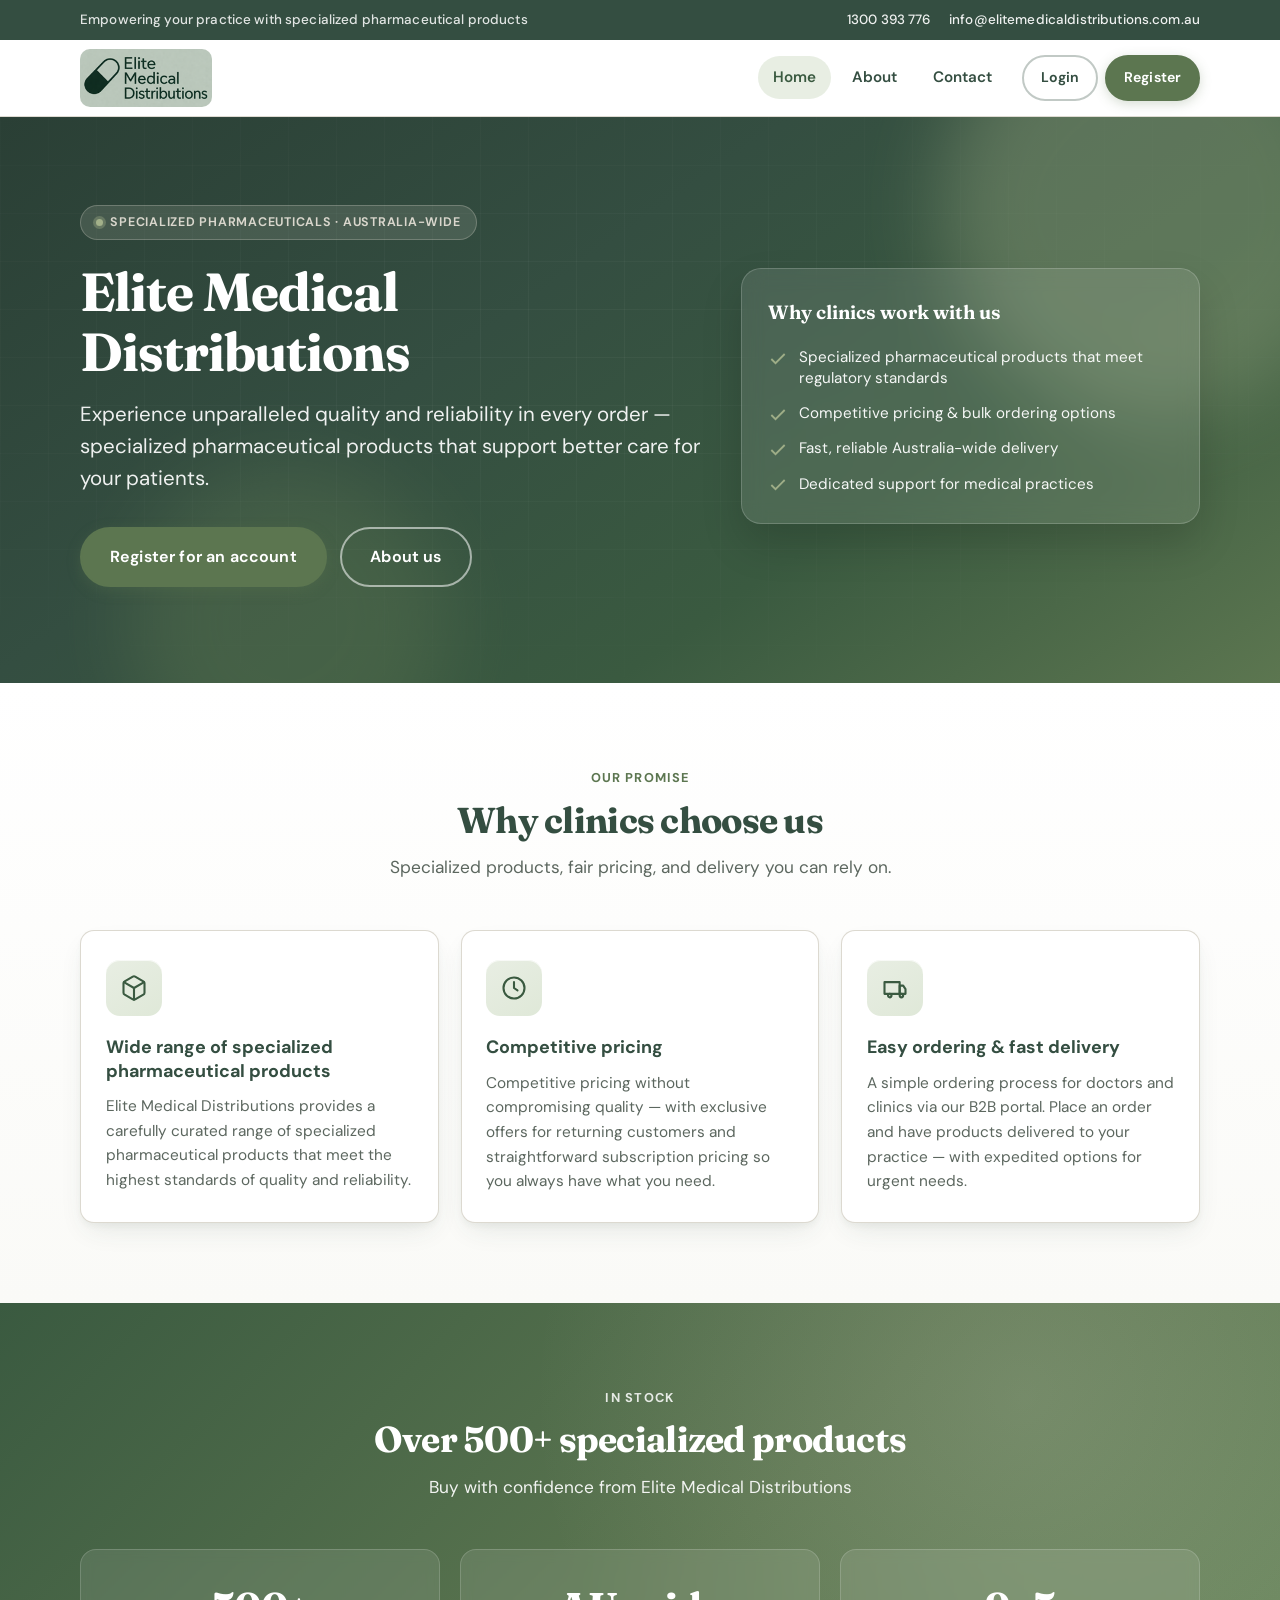
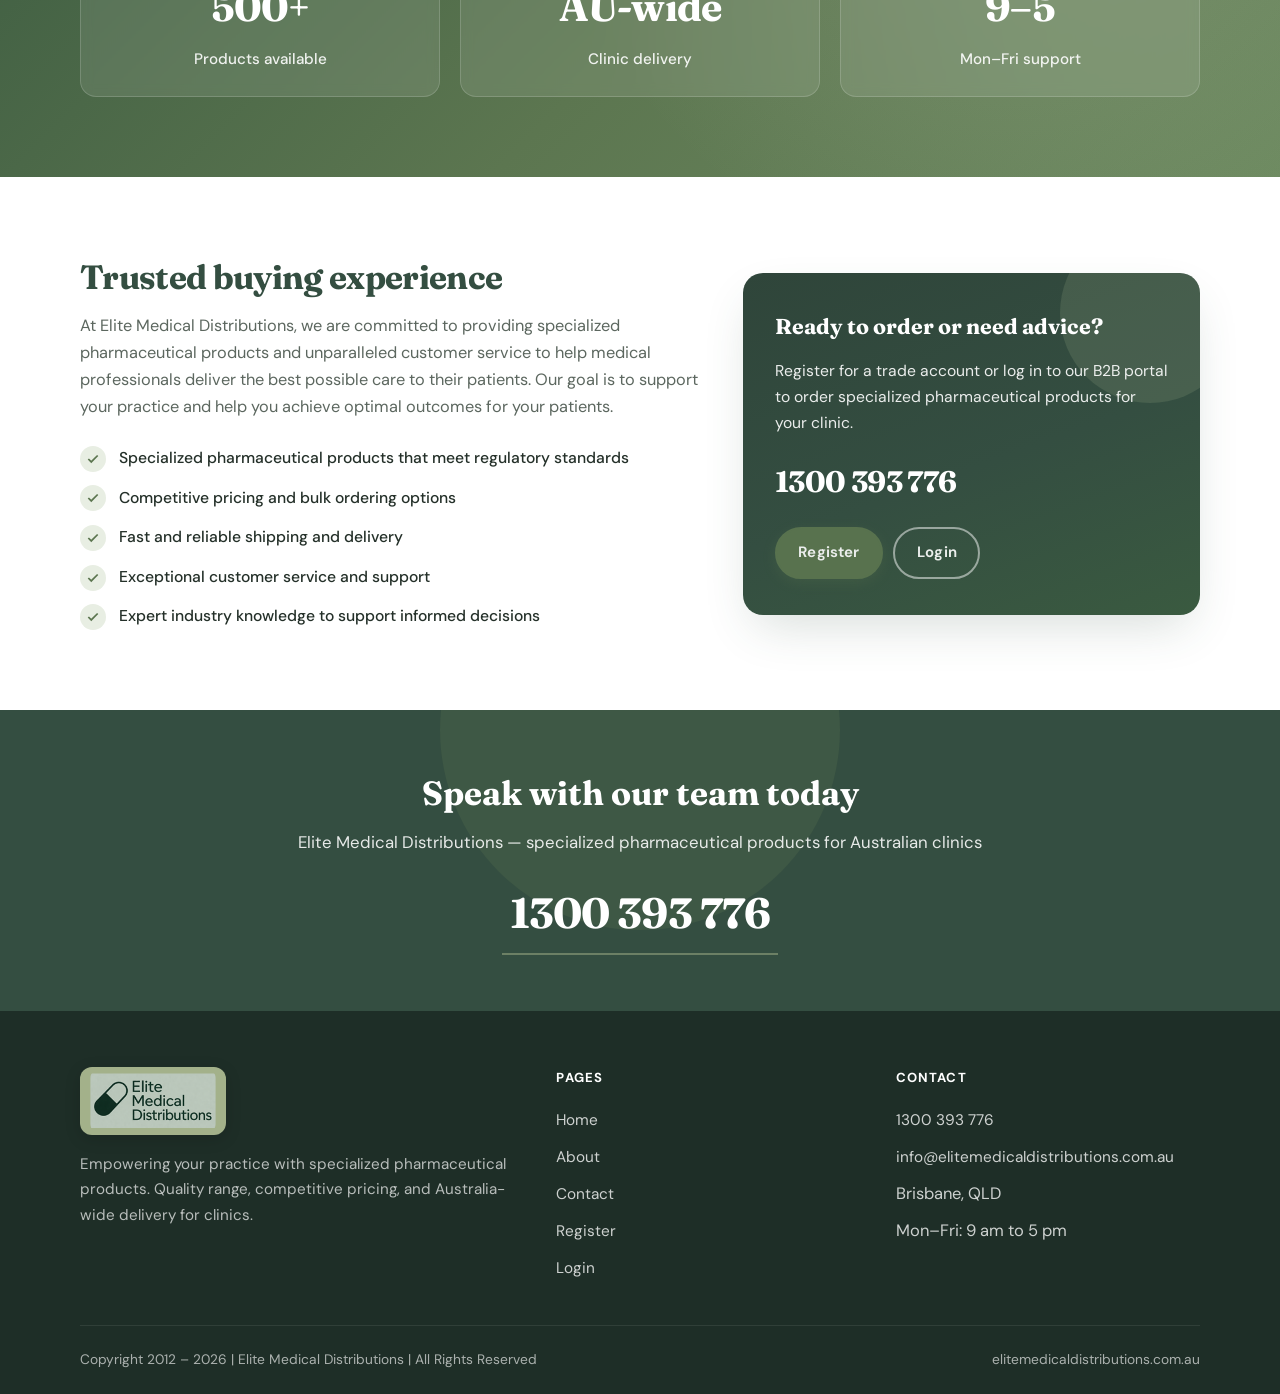
==== commit c136db00: "Apply client content updates and B2B header actions. - Hours 9-5 Mon-Fri; address Brisbane QLD; 500+" ====
--- a/index.html
+++ b/index.html
@@ -3,15 +3,15 @@
   <head>
     <meta charset="utf-8" />
     <meta name="viewport" content="width=device-width, initial-scale=1" />
-    <title>Elite Medical Distributions – Premium medical supplies for clinics</title>
+    <title>Elite Medical Distributions – Specialized pharmaceutical products for clinics</title>
     <meta
       name="description"
-      content="Elite Medical Distributions provides high-quality medical and pharmaceutical supplies to clinics Australia-wide. Competitive pricing, reliable delivery, exceptional service."
+      content="Elite Medical Distributions provides specialized pharmaceutical products to clinics Australia-wide. Competitive pricing, reliable delivery, exceptional service."
     />
     <link rel="canonical" href="https://www.elitemedicaldistributions.com.au/" />
     <meta name="theme-color" content="#344E41" />
     <meta property="og:title" content="Elite Medical Distributions" />
-    <meta property="og:description" content="Empowering your practice with premium medical supplies" />
+    <meta property="og:description" content="Empowering your practice with specialized pharmaceutical products" />
     <meta property="og:type" content="website" />
     <meta property="og:url" content="https://www.elitemedicaldistributions.com.au/" />
     <meta property="og:image" content="https://www.elitemedicaldistributions.com.au/assets/emd-logo.png" />
@@ -22,7 +22,7 @@
   <body>
     <div class="topbar">
       <div class="container">
-        <p class="topbar-tagline">Empowering your practice with premium medical supplies</p>
+        <p class="topbar-tagline">Empowering your practice with specialized pharmaceutical products</p>
         <div class="topbar-contact">
           <a href="tel:1300393776">1300 393 776</a>
           <a href="mailto:info@elitemedicaldistributions.com.au">info@elitemedicaldistributions.com.au</a>
@@ -42,7 +42,10 @@
           <a href="/" class="active">Home</a>
           <a href="/about">About</a>
           <a href="/contact">Contact</a>
-          <a class="btn btn-primary" href="/contact">Contact Us</a>
+          <div class="nav-actions">
+            <a class="btn btn-login" data-b2b-login href="https://portal.elitemedicaldistributions.com.au">Login</a>
+            <a class="btn btn-register" href="/register">Register</a>
+          </div>
         </nav>
       </div>
     </header>
@@ -56,14 +59,14 @@
         </div>
         <div class="container">
           <div>
-            <span class="hero-eyebrow">Medical supplies · Australia-wide</span>
+            <span class="hero-eyebrow">Specialized pharmaceuticals · Australia-wide</span>
             <h1>Elite Medical Distributions</h1>
             <p class="hero-lead">
-              Experience unparalleled quality and reliability in every order — premium supplies that
-              support better care for your patients.
+              Experience unparalleled quality and reliability in every order — specialized
+              pharmaceutical products that support better care for your patients.
             </p>
             <div class="hero-actions">
-              <a class="btn btn-primary btn-lg" href="/contact">Get in touch</a>
+              <a class="btn btn-primary btn-lg" href="/register">Register for an account</a>
               <a class="btn btn-outline btn-lg" href="/about">About us</a>
             </div>
           </div>
@@ -72,7 +75,7 @@
             <ul>
               <li>
                 <svg viewBox="0 0 24 24" width="20" height="20" fill="none" stroke="currentColor" stroke-width="2.2" aria-hidden="true"><path d="M20 6L9 17l-5-5"/></svg>
-                High-quality supplies that meet regulatory standards
+                Specialized pharmaceutical products that meet regulatory standards
               </li>
               <li>
                 <svg viewBox="0 0 24 24" width="20" height="20" fill="none" stroke="currentColor" stroke-width="2.2" aria-hidden="true"><path d="M20 6L9 17l-5-5"/></svg>
@@ -96,7 +99,7 @@
           <div class="section-header">
             <span class="eyebrow">Our promise</span>
             <h2>Why clinics choose us</h2>
-            <p>Quality products, fair pricing, and delivery you can rely on.</p>
+            <p>Specialized products, fair pricing, and delivery you can rely on.</p>
           </div>
           <div class="features">
             <article class="feature-card">
@@ -107,10 +110,10 @@
                   <path d="M12 22V12"/>
                 </svg>
               </div>
-              <h3>Wide range of high-quality supplies</h3>
-              <p>
-                Elite Medical Distributions provides a vast array of medical supplies that meet
-                the highest standards of quality and reliability.
+              <h3>Wide range of specialized pharmaceutical products</h3>
+              <p>
+                Elite Medical Distributions provides a carefully curated range of specialized
+                pharmaceutical products that meet the highest standards of quality and reliability.
               </p>
             </article>
             <article class="feature-card">
@@ -138,8 +141,8 @@
               </div>
               <h3>Easy ordering &amp; fast delivery</h3>
               <p>
-                A simple ordering process for doctors and clinics. Place an order and have supplies
-                delivered to your practice — with expedited options for urgent needs.
+                A simple ordering process for doctors and clinics via our B2B portal. Place an order
+                and have products delivered to your practice — with expedited options for urgent needs.
               </p>
             </article>
           </div>
@@ -150,12 +153,12 @@
         <div class="container">
           <div class="section-header">
             <span class="eyebrow">In stock</span>
-            <h2>Over 150+ high quality products</h2>
+            <h2>Over 500+ specialized products</h2>
             <p>Buy with confidence from Elite Medical Distributions</p>
           </div>
           <div class="stats">
             <div class="stat">
-              <strong>150+</strong>
+              <strong>500+</strong>
               <span>Products available</span>
             </div>
             <div class="stat">
@@ -163,7 +166,7 @@
               <span>Clinic delivery</span>
             </div>
             <div class="stat">
-              <strong>8–5</strong>
+              <strong>9–5</strong>
               <span>Mon–Fri support</span>
             </div>
           </div>
@@ -176,15 +179,15 @@
             <div>
               <h2>Trusted buying experience</h2>
               <p>
-                At Elite Medical Distributions, we are committed to providing a wide range of
-                pharmaceutical supplies and unparalleled customer service to help medical
+                At Elite Medical Distributions, we are committed to providing specialized
+                pharmaceutical products and unparalleled customer service to help medical
                 professionals deliver the best possible care to their patients. Our goal is to
                 support your practice and help you achieve optimal outcomes for your patients.
               </p>
               <ul class="check-list">
                 <li>
                   <span class="tick" aria-hidden="true"><svg viewBox="0 0 24 24" fill="none" stroke="currentColor" stroke-width="3"><path d="M20 6L9 17l-5-5"/></svg></span>
-                  High-quality medical supplies that meet regulatory standards
+                  Specialized pharmaceutical products that meet regulatory standards
                 </li>
                 <li>
                   <span class="tick" aria-hidden="true"><svg viewBox="0 0 24 24" fill="none" stroke="currentColor" stroke-width="3"><path d="M20 6L9 17l-5-5"/></svg></span>
@@ -207,12 +210,13 @@
             <aside class="trust-panel">
               <h3>Ready to order or need advice?</h3>
               <p>
-                Reach out to our team — we’re here to help your clinic get the right supplies, on
-                time.
+                Register for a trade account or log in to our B2B portal to order specialized
+                pharmaceutical products for your clinic.
               </p>
               <a class="phone" href="tel:1300393776">1300 393 776</a>
-              <p style="margin-bottom: 0">
-                <a class="btn btn-primary" href="/contact">Contact us</a>
+              <p style="margin-bottom: 0; display: flex; flex-wrap: wrap; gap: 0.65rem">
+                <a class="btn btn-primary" href="/register">Register</a>
+                <a class="btn btn-outline" data-b2b-login href="https://portal.elitemedicaldistributions.com.au">Login</a>
               </p>
             </aside>
           </div>
@@ -222,7 +226,7 @@
       <section class="cta-band">
         <div class="container">
           <h2>Speak with our team today</h2>
-          <p>Elite Medical Distributions — premium supplies for Australian clinics</p>
+          <p>Elite Medical Distributions — specialized pharmaceutical products for Australian clinics</p>
           <a class="phone-lg" href="tel:1300393776">1300 393 776</a>
         </div>
       </section>
@@ -236,7 +240,7 @@
               <img class="logo-img logo-img--footer" src="/assets/emd-logo.png" width="240" height="68" alt="Elite Medical Distributions" />
             </a>
             <p>
-              Empowering your practice with premium medical supplies. Quality products,
+              Empowering your practice with specialized pharmaceutical products. Quality range,
               competitive pricing, and Australia-wide delivery for clinics.
             </p>
           </div>
@@ -246,6 +250,8 @@
               <li><a href="/">Home</a></li>
               <li><a href="/about">About</a></li>
               <li><a href="/contact">Contact</a></li>
+              <li><a href="/register">Register</a></li>
+              <li><a data-b2b-login href="https://portal.elitemedicaldistributions.com.au">Login</a></li>
             </ul>
           </div>
           <div class="footer-col">
@@ -253,8 +259,8 @@
             <ul>
               <li><a href="tel:1300393776">1300 393 776</a></li>
               <li><a href="mailto:info@elitemedicaldistributions.com.au">info@elitemedicaldistributions.com.au</a></li>
-              <li>32-34 Minimine St<br />Stafford Heights, 4053 QLD</li>
-              <li>Mon–Fri: 8 am to 5 pm</li>
+              <li>Brisbane, QLD</li>
+              <li>Mon–Fri: 9 am to 5 pm</li>
             </ul>
           </div>
         </div>
@@ -265,6 +271,7 @@
       </div>
     </footer>
 
+    <script src="/js/config.js"></script>
     <script src="/js/main.js"></script>
   </body>
 </html>
--- a/css/styles.css
+++ b/css/styles.css
@@ -262,8 +262,41 @@
   font-size: 1rem;
 }
 
-.nav .btn {
-  margin-left: 0.5rem;
+.nav-actions {
+  display: flex;
+  align-items: center;
+  gap: 0.45rem;
+  margin-left: 0.55rem;
+}
+
+.nav-actions .btn {
+  padding: 0.58rem 1.05rem;
+  font-size: 0.88rem;
+}
+
+.btn-login {
+  background: transparent;
+  color: var(--brunswick);
+  border-color: rgba(52, 78, 65, 0.3);
+}
+
+.btn-login:hover {
+  background: var(--brunswick);
+  color: var(--white);
+  border-color: var(--brunswick);
+}
+
+.btn-register {
+  background: var(--reseda);
+  color: var(--white);
+  border-color: var(--reseda);
+  box-shadow: 0 3px 12px rgba(92, 118, 80, 0.25);
+}
+
+.btn-register:hover {
+  background: var(--hunter);
+  border-color: var(--hunter);
+  color: var(--white);
 }
 
 /* —— Hero —— */
@@ -1245,8 +1278,13 @@
     padding: 0.8rem 0.85rem;
   }
 
-  .nav .btn {
+  .nav-actions {
+    flex-direction: column;
     margin: 0.5rem 0 0;
+    width: 100%;
+  }
+
+  .nav-actions .btn {
     width: 100%;
   }
 
